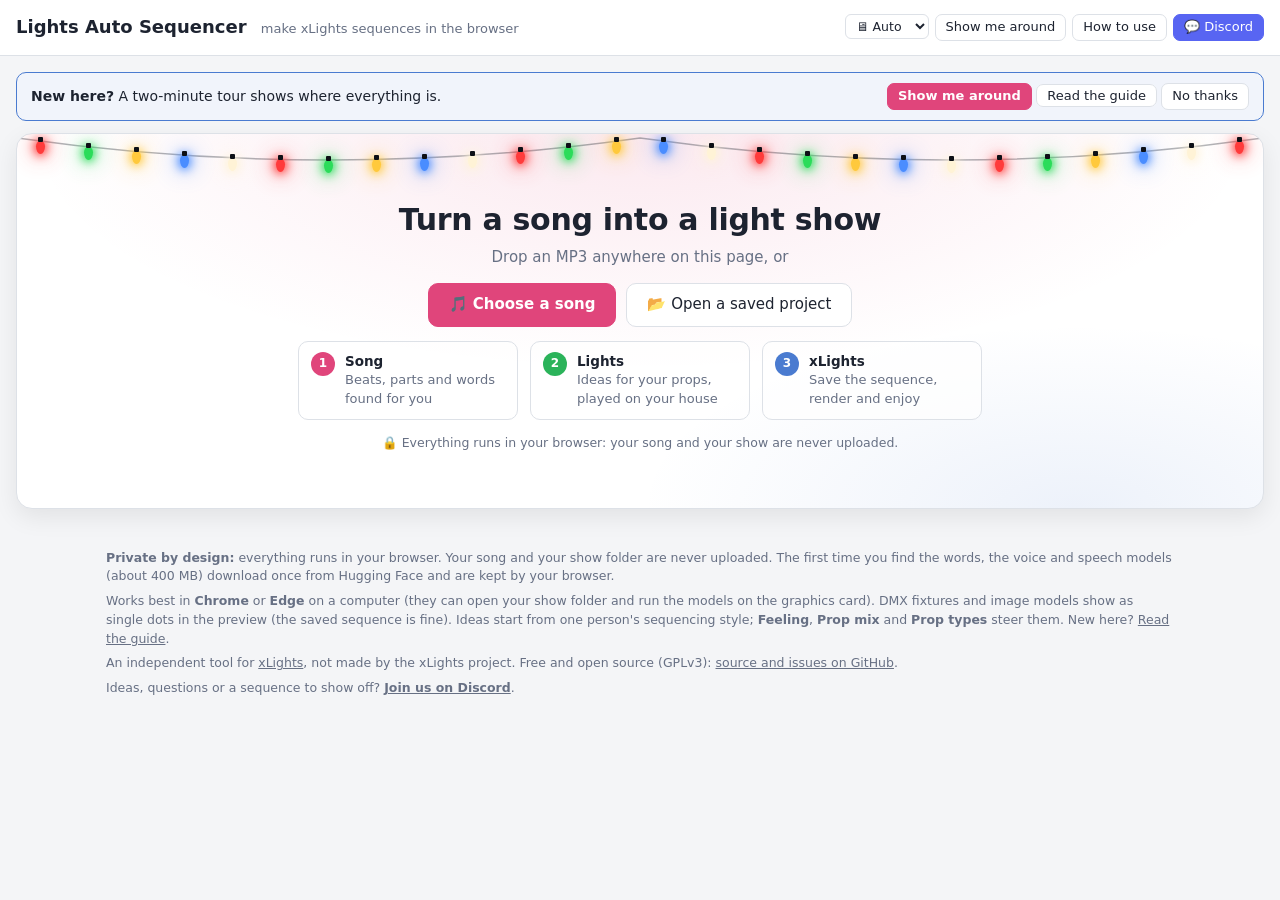
==== index.html @ dc2a360c "Plan control boxes: fold, and move when the layout is unlocked; reset layout" ====
<!doctype html>
<html lang="en">
<head>
<meta charset="utf-8">
<meta name="viewport" content="width=device-width, initial-scale=1">
<title>Lights Auto Sequencer</title>
<script src="coi.js"></script>
<script src="js/theme.js"></script>
<link rel="stylesheet" href="css/style.css">
</head>
<body>
<header class="topbar">
  <div class="topbar-row">
    <h1>Lights Auto Sequencer <span class="sub">make xLights sequences in the browser</span></h1>
    <nav class="help-links"><label class="theme-sel" title="Colours of the page"><span class="sr">Theme</span><select id="themeSel" aria-label="Theme"><option value="auto">🖥 Auto</option><option value="light">☀ Light</option><option value="dark">🌙 Dark</option></select></label> <button type="button" class="btn small" id="tourBtn">Show me around</button> <a class="btn small" href="tutorial.html" target="_blank" rel="noopener">How to use</a> <a class="btn small discord" href="https://discord.gg/xjgWweqCEs" target="_blank" rel="noopener" title="Suggestions, help and show-off on Discord">💬 Discord</a></nav>
  </div>
</header>

<main>
  <div class="proj-banner" id="projBanner" role="status" aria-live="polite" hidden>
    <div id="projBannerText"></div>
    <div class="btnrow tight" id="projBannerBtns"></div>
  </div>
  <div class="tour-welcome" id="tourWelcome" hidden>
    <span><b>New here?</b> A two-minute tour shows where everything is.</span>
    <span><button type="button" class="btn small primary" id="tourStart">Show me around</button> <a class="btn small" href="tutorial.html" target="_blank" rel="noopener">Read the guide</a> <button type="button" class="btn small" id="tourNo">No thanks</button></span>
  </div>
  <section id="drop" class="drop">
    <div class="drop-lights" aria-hidden="true"><svg class="wire" viewBox="0 0 100 30" preserveAspectRatio="none" aria-hidden="true"><path d="M0,4 Q25,48 50,4 Q75,48 100,4" vector-effect="non-scaling-stroke"/></svg><i class="bulb r" style="left:1.92%;top:7.3px;animation-delay:0.00s"></i><i class="bulb g" style="left:5.77%;top:13.0px;animation-delay:0.37s"></i><i class="bulb y" style="left:9.62%;top:17.7px;animation-delay:0.74s"></i><i class="bulb b" style="left:13.46%;top:21.3px;animation-delay:1.11s"></i><i class="bulb w" style="left:17.31%;top:23.9px;animation-delay:1.48s"></i><i class="bulb r" style="left:21.15%;top:25.5px;animation-delay:1.85s"></i><i class="bulb g" style="left:25.00%;top:26.0px;animation-delay:2.22s"></i><i class="bulb y" style="left:28.85%;top:25.5px;animation-delay:2.59s"></i><i class="bulb b" style="left:32.69%;top:23.9px;animation-delay:0.36s"></i><i class="bulb w" style="left:36.54%;top:21.3px;animation-delay:0.73s"></i><i class="bulb r" style="left:40.38%;top:17.7px;animation-delay:1.10s"></i><i class="bulb g" style="left:44.23%;top:13.0px;animation-delay:1.47s"></i><i class="bulb y" style="left:48.08%;top:7.3px;animation-delay:1.84s"></i><i class="bulb b" style="left:51.92%;top:7.3px;animation-delay:2.21s"></i><i class="bulb w" style="left:55.77%;top:13.0px;animation-delay:2.58s"></i><i class="bulb r" style="left:59.62%;top:17.7px;animation-delay:0.35s"></i><i class="bulb g" style="left:63.46%;top:21.3px;animation-delay:0.72s"></i><i class="bulb y" style="left:67.31%;top:23.9px;animation-delay:1.09s"></i><i class="bulb b" style="left:71.15%;top:25.5px;animation-delay:1.46s"></i><i class="bulb w" style="left:75.00%;top:26.0px;animation-delay:1.83s"></i><i class="bulb r" style="left:78.85%;top:25.5px;animation-delay:2.20s"></i><i class="bulb g" style="left:82.69%;top:23.9px;animation-delay:2.57s"></i><i class="bulb y" style="left:86.54%;top:21.3px;animation-delay:0.34s"></i><i class="bulb b" style="left:90.38%;top:17.7px;animation-delay:0.71s"></i><i class="bulb w" style="left:94.23%;top:13.0px;animation-delay:1.08s"></i><i class="bulb r" style="left:98.08%;top:7.3px;animation-delay:1.45s"></i></div>
    <div class="drop-main">
      <p class="drop-title"><span class="t-full">Turn a song into a light show</span><span class="t-short">Another song?</span></p>
      <p class="drop-sub">Drop an MP3 anywhere on this page, or</p>
      <div class="drop-actions">
        <button type="button" id="pick" class="btn primary big">🎵 Choose a song</button>
        <button type="button" id="openProj0" class="btn big">📂 Open a saved project</button>
      </div>
      <div class="recent-start" id="recentStart" hidden></div>
      <ol class="drop-steps">
        <li><span>1</span><div><b>Song</b>Beats, parts and words found for you</div></li>
        <li><span>2</span><div><b>Lights</b>Ideas for your props, played on your house</div></li>
        <li><span>3</span><div><b>xLights</b>Save the sequence, render and enjoy</div></li>
      </ol>
      <p class="drop-hint">🔒 Everything runs in your browser: your song and your show are never uploaded.</p>
    </div>
    <div class="drop-over-msg" aria-hidden="true">Let go to load it ✨</div>
    <input type="file" id="file" accept="audio/*,.mp3,.m4a,.wav,.ogg,.flac" hidden>
    <input type="file" id="projFile" accept=".json,application/json" hidden>
    <p id="status" class="status" aria-live="polite"></p>
  </section>

  <section id="results" hidden>
    <div class="songbar">
      <div>
        <div id="songName" class="song-name"></div>
        <div id="songMeta" class="song-meta"></div>
      </div>
      <div class="transport">
        <button type="button" id="toStart" class="btn" title="Back to the beginning (Home)" aria-label="Back to the beginning">⏮</button>
        <button type="button" id="play" class="btn primary">Play</button>
        <label class="chk"><input type="checkbox" id="click"> Beat click</label>
        <label class="chk"><input type="checkbox" id="follow" checked> Follow</label>
        <span id="clock" class="clock">0:00.000</span>
      </div>
      <div class="project">
        <button type="button" class="btn small primary" id="saveProj" title="Save everything (Ctrl+S)">Save project</button>
        <button type="button" class="btn small" id="openProj">Open project…</button>
        <span class="proj-menu-wrap">
          <button type="button" class="btn small" id="projMenuBtn" aria-haspopup="true" aria-expanded="false" title="Switch to a recent project or one in your projects folder">Projects ▾</button>
          <div class="proj-menu" id="projMenu" hidden><div id="projMenuList"></div></div>
        </span>
        <label class="chk small" title="Saves the project by itself a moment after every change"><input type="checkbox" id="autoSave"> Auto-save</label>
        <span id="projStatus" class="muted small"></span>
      </div>
      <nav class="tabs" role="tablist">
        <button type="button" role="tab" class="tab" data-tab="song" aria-selected="true">1. Song &amp; words</button>
        <button type="button" role="tab" class="tab" data-tab="seq" aria-selected="false">2. Make a sequence</button>
      </nav>
    </div>

    <div class="tabpane" data-pane="song">
    <div class="stats" id="stats"></div>

    <div class="timeline-wrap">
      <div class="zoom">
        <span>Zoom</span>
        <input type="range" id="zoom" min="0" max="100" value="0" aria-label="Zoom">
      </div>
      <div id="timeline" class="timeline" tabindex="0">
        <canvas id="tl"></canvas>
      </div>
      <p class="hint">Click the timeline to seek. Scroll sideways to move, Ctrl+scroll to zoom. Turn on <b>Beat click</b> to hear whether the grid is in time.</p>
    </div>

    <div class="cols">
      <div class="panel">
        <h2>Tempo grid</h2>
        <p class="panel-note">If the click drifts, fix it here. Everything that hangs off the beat updates.</p>
        <div class="form">
          <label>BPM <input type="number" id="bpm" step="0.01" min="40" max="240"></label>
          <label>First beat (s) <input type="number" id="offset" step="0.001" min="0"></label>
          <label>Beats per bar
            <select id="meter"><option value="4">4</option><option value="3">3</option><option value="6">6</option></select>
          </label>
          <label>Downbeat is beat
            <select id="downbeat"><option value="0">1</option><option value="1">2</option><option value="2">3</option><option value="3">4</option></select>
          </label>
        </div>
        <div class="btnrow">
          <button type="button" class="btn" id="half">½ tempo</button>
          <button type="button" class="btn" id="double">2× tempo</button>
          <button type="button" class="btn" id="tapBtn">Tap tempo</button>
          <button type="button" class="btn" id="reset">Reset to detected</button>
        </div>
        <p id="gridFit" class="fit"></p>
      </div>

      <div class="panel">
        <h2>Sections</h2>
        <p class="panel-note">Found from where the sound changes. Make them your own: rename them, <b>split</b> one at the playhead to break it into parts, <b>join</b> neighbours, or drag a boundary in the timeline's <i>Sections</i> row. Each section gets its own lights in step 2.</p>
        <div class="btnrow tight">
          <button type="button" class="btn small" id="splitAtPlayhead">Split at playhead</button>
          <button type="button" class="btn small" id="resetSections">Back to detected sections</button>
          <span class="muted small" id="sectionsOwned" hidden>Your own sections (detection no longer changes them)</span>
        </div>
        <p class="status small" id="sectionNote" aria-live="polite"></p>
        <div class="sec-scroll">
        <table class="sections">
          <thead><tr><th>Start</th><th>Length</th><th>Name</th><th>Energy</th><th></th></tr></thead>
          <tbody id="sectionRows"></tbody>
        </table>
        </div>
      </div>
    </div>

    <div class="panel" id="vocalPanel">
      <h2>Words &amp; vocals</h2>
      <p class="panel-note">Separates the singing from the music, writes down the words with their timing, and tracks the melody. Everything runs on this computer. The first run downloads about 400 MB of models, which your browser keeps; after that a song takes a minute or two.</p>
      <label class="lyrics-label" for="lyricsText">Song lyrics <span>(optional, but best. Paste the official lyrics and each line here becomes a line on your matrix. Leave it empty and the page writes down what it hears.)</span></label>
      <textarea id="lyricsText" rows="7" spellcheck="false" placeholder="We got dust on our Bibles, brand-new iPhones&#10;No wonder why we feel this way&#10;…"></textarea>
      <div class="btnrow">
        <button type="button" class="btn primary" id="findWords">Find words &amp; vocals</button>
        <button type="button" class="btn" id="useHeard" hidden>Start from what it heard</button>
        <label class="chk" id="voiceOnlyWrap" hidden><input type="checkbox" id="voiceOnly"> Play the voice only</label>
        <button type="button" class="btn" id="resetEdits" hidden>Undo all timing edits</button>
      </div>
      <p class="panel-note edit-help" id="editHelp" hidden><b>Fixing timing:</b> in the timeline's <i>Words</i> row, drag a word's left edge to move where it starts, or drag the word to move it. Drag a line in the <i>Lyrics</i> row to move the whole line. Starts snap to where the voice comes in (hold Alt to place freely). Click a word, then use ← → to nudge it 10 ms (Shift: 50 ms). Ctrl+Z undoes.</p>
      <div class="vocal-status">
        <progress id="vocalProg" max="1" value="0" hidden></progress>
        <span id="vocalStatus" aria-live="polite"></span>
      </div>
      <div id="vocalResult" hidden>
        <p id="vocalStats" class="fit good"></p>
        <div class="lyric-scroll">
          <table class="sections lyric-lines">
            <thead><tr><th>Starts</th><th>Line</th></tr></thead>
            <tbody id="lyricRows"></tbody>
          </table>
        </div>
      </div>
    </div>

    <div class="panel">
      <h2>Export timing</h2>
      <p class="panel-note">The <b>.xtiming</b> file imports straight into xLights: right-click a timing track header, then <i>Import Timing Tracks</i>.</p>
      <div class="tracks" id="trackChoices"></div>
      <div class="form">
        <label>Snap to frame
          <select id="snap"><option value="0">Off</option><option value="25" selected>25 ms (40 fps)</option><option value="50">50 ms (20 fps)</option></select>
        </label>
      </div>
      <div class="btnrow">
        <button type="button" class="btn primary" id="exportX">Download .xtiming</button>
        <button type="button" class="btn" id="exportJ">Download analysis .json</button>
      </div>
    </div>
    </div>

    <div class="tabpane" data-pane="seq" hidden>
      <div class="panel" id="showPanel">
        <h2>Your xLights show</h2>
        <p class="panel-note">Which folder does xLights use as your show folder? It is the one holding <code>xlights_rgbeffects.xml</code> and <code>xlights_networks.xml</code> (often <code>C:\xLights\Show</code>). The page only reads it; nothing is changed unless you save a sequence into it.</p>
        <div class="btnrow">
          <button type="button" class="btn primary" id="pickShow">Choose show folder…</button>
          <button type="button" class="btn" id="reuseShow" hidden>Use the last folder</button>
          <button type="button" class="btn" id="pickShowFiles">Or pick the two files…</button>
          <input type="file" id="showFiles" multiple accept=".xml,.jpg,.jpeg,.png" hidden>
        </div>
        <p id="showStatus" class="status" aria-live="polite"></p>
      </div>

      <div class="panel save-bar" id="xsqPanel" hidden>
        <div class="save-bar-row">
          <div class="save-bar-title">
            <h2>💾 Save the sequence for xLights</h2>
            <span class="muted small">An .xsq with your effects plus Beats, Bars, Song Parts and Lyrics timing tracks. Open it in xLights and render as usual.</span>
          </div>
          <label class="save-path" title="If the path is not exact, xLights still finds a song with this file name in your show folder, its subfolders, or your media folders.">Song file, as xLights should find it
            <input type="text" id="mediaPath" spellcheck="false" placeholder="C:\xLights\MP3\song.mp3">
          </label>
          <div class="btnrow tight save-bar-btns">
            <button type="button" class="btn primary" id="saveXsq">Save into show folder</button>
            <button type="button" class="btn" id="downloadXsq">Download .xsq</button>
          </div>
        </div>
        <p id="xsqStatus" class="status"></p>
      </div>

      <div class="seq-split">
      <div class="seq-left">
      <div class="panel" id="previewPanel" hidden>
        <div class="panel-head">
          <h2>Preview</h2>
          <div class="preview-opts">
            <label class="chk"><input type="checkbox" id="pvPhoto" checked> House photo</label>
            <label class="chk"><input type="checkbox" id="pvUnlit" checked> Show unlit bulbs</label>
            <button type="button" class="btn small" id="bgAdjustBtn">Line up photo…</button>
          </div>
        </div>
        <div class="bg-adjust" id="bgAdjust" hidden>
          <p class="panel-note"><b>Line up the photo with the lights.</b> Drag the photo in the preview to move it. Scroll to resize it (Shift+scroll: width only, Alt+scroll: height only). Arrow keys nudge it (Shift: 10×). Or type numbers:</p>
          <div class="form">
            <label>Left / right (px) <input type="number" id="bgX" step="1"></label>
            <label>Up / down (px) <input type="number" id="bgY" step="1"></label>
            <label>Size % <input type="number" id="bgS" step="0.5" min="10"></label>
            <label>Width % <input type="number" id="bgW" step="0.5" min="10"></label>
            <label>Height % <input type="number" id="bgH" step="0.5" min="10"></label>
            <label>Photo brightness % <input type="number" id="bgA" step="5" min="5" max="100"></label>
          </div>
          <div class="btnrow">
            <button type="button" class="btn" id="bgReset">Back to xLights' placement</button>
            <button type="button" class="btn primary" id="bgDone">Done</button>
          </div>
        </div>
        <div class="viewer-wrap"><canvas id="viewer"></canvas><div class="pv-pop" id="pvPop" hidden></div></div>
        <div class="scrub" id="scrub" title="Click to jump"><div id="scrubFill"></div><div class="scrub-parts" id="scrubParts"></div></div>
        <div class="transport-strip" id="tStrip">
          <button type="button" class="btn small" id="tPrev" title="Previous section">⏮ Prev</button>
          <button type="button" class="btn small" id="tPlay" title="Play / pause (Space)">▶ Play</button>
          <button type="button" class="btn small" id="tNext" title="Next section">Next ⏭</button>
          <button type="button" class="btn small" id="tLoop" title="Loop the section that is playing">🔁 Loop</button>
          <label class="t-speed">Speed <select id="tSpeed"><option value="0.5">½×</option><option value="0.75">¾×</option><option value="1" selected>1×</option></select></label>
          <span class="t-beat" id="tBeat"><i id="tBeatDot"></i> <span id="tBeatText">Bar – · beat –</span></span>
          <span class="t-sec" id="tSec"></span>
        </div>
        <p class="hint" id="pvInfo"></p>
        <p class="hint" id="pvSolo" hidden></p>
        <p class="hint pv-tip">Click a prop on the house to see what lights it; drag a box over the yard to pick several props.</p>
      </div>
      <div class="panel" id="gridPanel" hidden>
        <div class="panel-head">
          <h2>Effects in <span id="gridTitle">this section</span></h2>
          <span class="muted small">Click a block to open its lights · click empty space to play from there</span>
        </div>
        <div class="grid-wrap" id="gridWrap"><canvas id="fxGrid"></canvas><div class="grid-tip" id="gridTip" hidden></div></div>
      </div>
      </div>
      <div class="seq-right">

      <div class="panel" id="planPanel" hidden>
        <div class="panel-head">
          <h2>What lights up when</h2>
          <div class="btnrow tight">
            <button type="button" class="btn small" id="planUndo" title="Undo (Ctrl+Z)" disabled>↶ Undo</button>
            <button type="button" class="btn small" id="planRedo" title="Redo (Ctrl+Y)" disabled>↷ Redo</button>
            <button type="button" class="btn small" id="layoutReset" hidden title="Put the boxes back in the usual order, all open">Reset layout</button>
            <button type="button" class="btn small" id="layoutLock" aria-pressed="true" title="Unlock to move the boxes below around">🔒 Layout locked</button>
          </div>
        </div>
        <div class="ctl-stack" id="ctlStack">
        <section class="ctl-group wide" data-block="intro">
          <div class="ctl-head"><h3>How this works</h3></div>
          <p class="panel-note">Every part of the song has its own light rows: which lights, when (the whole time, on beats, drum hits or singing), the effect and its colours. Let <b>Ideas</b> fill them in, then change anything by hand.</p>
        </section>

        <section class="ctl-group wide" data-block="ideas">
          <div class="ctl-head"><h3>Ideas</h3><span class="muted small">The app lights the parts for you. Rows you untick (🔒) are kept.</span></div>
          <div class="ctl-row">
            <button type="button" class="btn primary" id="suggestPlan">🎲 Suggest a plan</button>
            <details class="idea-for" id="ideaFor">
              <summary>For: <b id="ideaForLabel">every section</b></summary>
              <div class="idea-for-pop">
                <div class="btnrow tight" id="ideaQuick"></div>
                <div class="pick-list" id="ideaList"></div>
              </div>
            </details>
          </div>
          <details class="ctl-more" id="ideaSettings">
            <summary>Idea settings</summary>
            <div class="ctl-cols">
              <div class="ctl-col">
                <h4>Look</h4>
                <label>Feeling <select id="ideaFeel"></select></label>
                <label>Intensity <select id="ideaIntensity"></select></label>
                <label>Colours <select id="ideaScheme"></select></label>
                <button type="button" class="btn small" id="editSchemes">Edit colour schemes…</button>
              </div>
              <div class="ctl-col">
                <h4>Props</h4>
                <button type="button" class="btn small" id="mixBtn" title="Use certain props more or less in each part of the song">Prop mix…</button>
                <span class="hint">Use props more, less, always or never.</span>
                <button type="button" class="btn small" id="typesBtn" title="Tell ideas what each prop is when its name doesn't say">Prop types…</button>
                <span class="hint">Say what a prop is when its name doesn't.</span>
                <button type="button" class="btn small" id="ideaExcludeBtn" title="Props, groups or parts of props that ideas must never use">Leave out of ideas…</button>
                <span class="muted small" id="ideaExcludeTxt"></span>
              </div>
              <div class="ctl-col">
                <h4>How ideas are made</h4>
                <label class="chk opt"><input type="checkbox" id="ideaAlike"> <span>Same look for parts with the same name<span class="hint">Every Chorus gets the same effects, every Verse the same, and so on. Louder repeats light more props. Off: each part gets its own idea.</span></span></label>
                <label class="chk opt"><input type="checkbox" id="ideaPhrased" checked> <span>Change with the music inside long parts<span class="hint">Where a long part gets louder or softer, its lights change a little there.</span></span></label>
                <label class="chk opt"><input type="checkbox" id="ideaBest" checked> <span>Try 4 ideas, keep the best fit<span class="hint">Keeps the idea that follows the music best (the score under these controls).</span></span></label>
                <label class="chk opt"><input type="checkbox" id="ideaMatrixWords"> <span>Words on the matrix in choruses<span class="hint">For new ideas. To add words to what's planned now, use 📝 below.</span></span></label>
              </div>
            </div>
          </details>
        </section>

          <section class="ctl-group" data-block="change">
            <div class="ctl-head"><h3>Change what's planned</h3></div>
            <div class="ctl-row">
              <button type="button" class="btn small" id="recolourBtn" title="Change only the colours of planned lights">🎨 Change colours…</button>
              <button type="button" class="btn small" id="wordsBtn" title="Show the sung words on the matrix in the parts you choose">📝 Words on the matrix…</button>
            </div>
          </section>
          <section class="ctl-group" data-block="view">
            <div class="ctl-head"><h3>View</h3></div>
            <div class="ctl-row">
              <select id="goSection" aria-label="Go to a section"></select>
              <label class="chk" title="Shows just the part the song is in, opened, and follows along as it plays"><input type="checkbox" id="onlyNow"> Only the part that's playing</label>
              <button type="button" class="btn small" id="expandAll">Expand all</button>
              <button type="button" class="btn small" id="collapseAll">Collapse all</button>
            </div>
          </section>
        </div>
        <p id="planStatus" class="status" aria-live="polite"></p>
        <div id="fitBox" class="fit" hidden></div>
        <div id="plan"></div>
      </div>
      </div>
      </div>

    </div>
  </section>
</main>

<footer class="site-foot">
  <p><b>Private by design:</b> everything runs in your browser. Your song and your show folder are never uploaded.
  The first time you find the words, the voice and speech models (about 400 MB) download once from Hugging Face and are kept by your browser.</p>
  <p>Works best in <b>Chrome</b> or <b>Edge</b> on a computer (they can open your show folder and run the models on the graphics card).
  DMX fixtures and image models show as single dots in the preview (the saved sequence is fine).
  Ideas start from one person's sequencing style; <b>Feeling</b>, <b>Prop mix</b> and <b>Prop types</b> steer them.
  New here? <a href="tutorial.html" target="_blank" rel="noopener">Read the guide</a>.</p>
  <p>An independent tool for <a href="https://xlights.org" target="_blank" rel="noopener">xLights</a>, not made by the xLights project.
  Free and open source (GPLv3): <a href="https://github.com/socman1984-hub/LightsAutoSequencer" target="_blank" rel="noopener">source and issues on GitHub</a>.</p>
  <p>Ideas, questions or a sequence to show off? <a href="https://discord.gg/xjgWweqCEs" target="_blank" rel="noopener"><b>Join us on Discord</b></a>.</p>
</footer>

<dialog id="picker" class="picker">
  <form method="dialog" class="picker-inner">
    <div class="picker-head">
      <h2>Choose lights</h2>
      <input type="search" id="pickSearch" placeholder="Filter by name…" aria-label="Filter">
    </div>
    <div class="picker-cols">
      <div><h3>Groups</h3><div id="pickGroups" class="pick-list"></div></div>
      <div><h3>Models <span>(▸ for parts of a model)</span></h3><div id="pickModels" class="pick-list"></div></div>
    </div>
    <div class="picker-foot">
      <span id="pickCount"></span>
      <button type="submit" class="btn primary" value="ok">Done</button>
    </div>
  </form>
</dialog>

<dialog id="copyDlg" class="picker copy-dlg">
  <form method="dialog" class="picker-inner">
    <div class="picker-head"><h2 id="copyTitle">Copy lights to…</h2></div>
    <div class="copy-body">
      <div class="btnrow tight" id="copyQuick"></div>
      <div id="copyList" class="pick-list"></div>
      <div class="copy-mode">
        <label class="chk"><input type="radio" name="copyMode" value="replace" checked> Replace their lights</label>
        <label class="chk"><input type="radio" name="copyMode" value="add"> Add to their lights</label>
      </div>
    </div>
    <div class="picker-foot">
      <button type="button" class="btn" id="copyCancel">Cancel</button>
      <button type="button" class="btn primary" id="copyGo">Copy</button>
    </div>
  </form>
</dialog>

<dialog id="mixDlg" class="picker mix-dlg">
  <form method="dialog" class="picker-inner">
    <div class="picker-head"><h2>Prop mix for ideas</h2><span class="muted small">How much <b>Suggest a plan</b> and <b>Randomize</b> use each prop, in each kind of section. A section's own setting wins over "Every part". Lights already planned don't change.</span></div>
    <div class="mix-wrap"><table class="mix-table" id="mixTable"></table></div>
    <div class="picker-foot">
      <div class="btnrow tight">
        <button type="button" class="btn small" id="mixAdd">+ Add a model or group…</button>
        <button type="button" class="btn small" id="mixReset">Everything back to normal</button>
      </div>
      <button type="submit" class="btn primary">Done</button>
    </div>
  </form>
</dialog>

<dialog id="leaveDlg" class="picker leave-dlg">
  <div class="picker-inner">
    <div class="picker-head"><h2>Save your changes?</h2><span class="muted small"><b id="leaveName"></b> has changes that aren't saved yet.</span></div>
    <div class="picker-foot">
      <button type="button" class="btn" id="leaveStay">Cancel</button>
      <span class="btnrow tight"><button type="button" class="btn" id="leaveDiscard">Don't save</button> <button type="button" class="btn primary" id="leaveSave">Save</button></span>
    </div>
  </div>
</dialog>

<dialog id="typesDlg" class="picker mix-dlg">
  <form method="dialog" class="picker-inner">
    <div class="picker-head"><h2>Prop types</h2><span class="muted small">Ideas guess what each prop is from its name (an "Arch" gets arch effects). When a name doesn't say, choose the type here. Saved for this show in this browser.</span></div>
    <div class="btnrow tight"><input type="search" id="typesFind" placeholder="Find a prop or group…" aria-label="Find a prop or group"> <label class="chk small"><input type="checkbox" id="typesUnknown"> Only ones it couldn't tell</label></div>
    <div class="mix-wrap"><table class="mix-table" id="typesTable"></table></div>
    <div class="picker-foot">
      <button type="button" class="btn small" id="typesReset">Back to the guesses</button>
      <button type="submit" class="btn primary">Done</button>
    </div>
  </form>
</dialog>

<dialog id="wordsDlg" class="picker recolour-dlg">
  <form method="dialog" class="picker-inner">
    <div class="picker-head"><h2>Words on the matrix</h2><span class="muted small">Shows each sung line on the matrix as it is sung (xLights' Text effect reading the Lyrics timing track). Your other lights stay as they are; one Undo takes it back.</span></div>
    <div class="recolour-body">
      <p class="status error" id="wdNoWords" hidden>Find the words first: <b>1. Song &amp; words → Find words &amp; vocals</b>.</p>
      <h3>Which matrix</h3>
      <div class="btnrow tight"><select id="wdMatrix" aria-label="Matrix"></select></div>
      <h3>Where</h3>
      <div class="btnrow tight" id="wdQuick"></div>
      <div class="pick-list rc-list" id="wdList"></div>
      <h3>How</h3>
      <div class="btnrow tight">
        <label>Text size <input type="number" id="wdSize" min="4" max="200" step="1" style="width:70px"></label>
        <label>Colour <input type="color" id="wdColor" value="#ffffff"></label>
      </div>
      <label class="chk"><input type="checkbox" id="wdDim" checked> Dim the matrix's other lights in those parts, so the words stand out</label>
    </div>
    <div class="picker-foot">
      <button type="button" class="btn small" id="wdRemove" title="Take the words off the matrix in the ticked parts">Remove from these parts</button>
      <div class="btnrow tight">
        <span id="wdCount" class="muted small"></span>
        <button type="button" class="btn" id="wdCancel">Cancel</button>
        <button type="button" class="btn primary" id="wdApply">Add the words</button>
      </div>
    </div>
  </form>
</dialog>

<dialog id="recolourDlg" class="picker recolour-dlg">
  <form method="dialog" class="picker-inner">
    <div class="picker-head"><h2>Change colours</h2><span class="muted small">Only the colours change; effects stay as they are. The preview shows it before you apply.</span></div>
    <div class="recolour-body">
      <h3>Colours</h3>
      <div class="recolour-schemes" id="rcSchemes"></div>
      <h3>Where</h3>
      <div class="btnrow tight" id="rcQuick"></div>
      <div class="pick-list rc-list" id="rcList"></div>
      <h3>How</h3>
      <label class="chk"><input type="radio" name="rcMode" value="keep" checked> Keep each light row's number of colours (rows get different mixes, like ideas do)</label>
      <label class="chk"><input type="radio" name="rcMode" value="full"> Use the whole scheme on every row</label>
      <label class="chk"><input type="checkbox" id="rcFaces"> Recolour singing faces too</label>
    </div>
    <div class="picker-foot">
      <span id="rcCount" class="muted small"></span>
      <div class="btnrow tight">
        <button type="button" class="btn" id="rcCancel">Cancel</button>
        <button type="button" class="btn primary" id="rcApply">Apply</button>
      </div>
    </div>
  </form>
</dialog>

<dialog id="schemeDlg" class="picker scheme-dlg">
  <form method="dialog" class="picker-inner">
    <div class="picker-head"><h2>Colour schemes</h2><span class="muted small">Used by the colour lists and by ideas. Lights already planned keep their colours.</span></div>
    <div class="scheme-list" id="schemeList"></div>
    <div class="picker-foot">
      <div class="btnrow tight">
        <button type="button" class="btn" id="schemeAdd">+ New scheme</button>
        <button type="button" class="btn" id="schemeRandom">🎲 Add a random scheme</button>
        <button type="button" class="btn" id="schemeReset">Back to the default schemes</button>
      </div>
      <button type="submit" class="btn primary">Done</button>
    </div>
  </form>
</dialog>

<script src="js/analysis.js"></script>
<script src="js/vocals.js"></script>
<script src="js/show.js"></script>
<script src="js/effects.js"></script>
<script src="js/sequence.js"></script>
<script src="js/ideas.js"></script>
<script src="js/fit.js"></script>
<script src="js/app.js"></script>
<script src="js/sequi.js"></script>
<script src="js/layout.js"></script>
<script src="js/tour.js"></script>
</body>
</html>
---- css/style.css ----
:root {
    --bg: #f4f5f7;
    --surface: #ffffff;
    --lane: #f0f2f5;
    --line: #dde1e7;
    --text: #1d2330;
    --muted: #677084;
    --accent: #e0457b;
    --accent-ink: #ffffff;
    --wave: #4a7bd0;
    --playhead: #f2a20c;
    --good: #1f8a4c;
    --ok: #a86a00;
    --bad: #c23b3b;
    --radius: 10px;
    color-scheme: light;
}
@media (prefers-color-scheme: dark) {
    :root:not([data-theme="light"]) {
        --bg: #12151c;
        --surface: #1a1e27;
        --lane: #212632;
        --line: #2e3442;
        --text: #e7eaf0;
        --muted: #9099ad;
        --accent: #ff5c93;
        --wave: #6f9cf0;
        --playhead: #ffbe3b;
        --good: #4cc47e;
        --ok: #e5a93a;
        --bad: #ef6b6b;
        color-scheme: dark;
    }
}
:root[data-theme="dark"] {
    --bg: #12151c; --surface: #1a1e27; --lane: #212632; --line: #2e3442;
    --text: #e7eaf0; --muted: #9099ad; --accent: #ff5c93; --wave: #6f9cf0;
    --playhead: #ffbe3b; --good: #4cc47e; --ok: #e5a93a; --bad: #ef6b6b;
    color-scheme: dark;
}

* { box-sizing: border-box; }
/* the hidden attribute must win over any display rule below (rows, banner, panels) */
[hidden] { display: none !important; }
body {
    margin: 0;
    background: var(--bg);
    color: var(--text);
    font: 14px/1.45 system-ui, -apple-system, "Segoe UI", sans-serif;
}
main { max-width: 1280px; margin: 0 auto; padding: 16px; }
.topbar { padding: 14px 16px; border-bottom: 1px solid var(--line); background: var(--surface); }
.topbar h1 { margin: 0; font-size: 18px; font-weight: 650; max-width: 1248px; margin: 0 auto; }
.topbar .sub { font-weight: 400; color: var(--muted); font-size: 13px; margin-left: 8px; }

.drop {
    border: 2px dashed var(--line);
    border-radius: var(--radius);
    background: var(--surface);
    padding: 28px 16px;
    text-align: center;
    transition: border-color .15s, background .15s;
}
.drop.over { border-color: var(--accent); }
.drop-title { font-size: 17px; font-weight: 600; margin: 0 0 4px; }
.drop-hint { margin: 0; color: var(--muted); }
.status { margin: 10px 0 0; min-height: 1.4em; font-variant-numeric: tabular-nums; }
.status.error { color: var(--bad); }

button.link {
    background: none; border: 0; padding: 0; color: var(--accent);
    font: inherit; cursor: pointer; text-decoration: underline;
}
.btn {
    font: inherit; border: 1px solid var(--line); background: var(--surface); color: var(--text);
    padding: 6px 12px; border-radius: 7px; cursor: pointer;
}
.btn:hover { border-color: var(--muted); }
.btn.primary { background: var(--accent); border-color: var(--accent); color: var(--accent-ink); font-weight: 600; }
.btnrow { display: flex; flex-wrap: wrap; gap: 8px; margin-top: 12px; }

#results { margin-top: 16px; }
.songbar {
    display: flex; flex-wrap: wrap; gap: 12px; justify-content: space-between; align-items: center;
    background: var(--surface); border-radius: var(--radius); padding: 12px 16px; border: 1px solid var(--line);
}
.song-name { font-size: 17px; font-weight: 650; overflow-wrap: anywhere; }
.song-meta { color: var(--muted); font-size: 13px; }
.transport { display: flex; align-items: center; gap: 14px; flex-wrap: wrap; }
.chk { display: inline-flex; gap: 5px; align-items: center; cursor: pointer; }
.clock { font-variant-numeric: tabular-nums; font-family: ui-monospace, Consolas, monospace; min-width: 9ch; }

.stats { display: grid; grid-template-columns: repeat(auto-fit, minmax(150px, 1fr)); gap: 10px; margin: 12px 0; }
.stat { background: var(--surface); border: 1px solid var(--line); border-radius: var(--radius); padding: 10px 14px; }
.stat .k { color: var(--muted); font-size: 12px; text-transform: uppercase; letter-spacing: .04em; }
.stat .v { font-size: 20px; font-weight: 650; font-variant-numeric: tabular-nums; }
.stat .s { color: var(--muted); font-size: 12px; }

.timeline-wrap { background: var(--surface); border: 1px solid var(--line); border-radius: var(--radius); padding: 10px 12px; }
.zoom { display: flex; align-items: center; gap: 8px; color: var(--muted); font-size: 12px; margin-bottom: 6px; }
.zoom input { width: 220px; max-width: 60vw; }
.timeline { width: 100%; overflow: hidden; cursor: crosshair; outline: none; border-radius: 6px; }
.timeline canvas { display: block; }
.hint { margin: 8px 0 0; color: var(--muted); font-size: 12px; }

.cols { display: grid; grid-template-columns: 1fr 1.3fr; gap: 12px; margin-top: 12px; }
@media (max-width: 820px) { .cols { grid-template-columns: 1fr; } }
.panel { background: var(--surface); border: 1px solid var(--line); border-radius: var(--radius); padding: 14px 16px; margin-top: 0; }
.cols + .panel { margin-top: 12px; }
.panel h2 { margin: 0 0 2px; font-size: 15px; }
.panel-note { margin: 0 0 12px; color: var(--muted); font-size: 13px; }
.form { display: flex; flex-wrap: wrap; gap: 12px; }
.form label { display: flex; flex-direction: column; gap: 3px; font-size: 12px; color: var(--muted); }
.form input, .form select, .sections input {
    font: inherit; color: var(--text); background: var(--bg); border: 1px solid var(--line);
    border-radius: 6px; padding: 5px 8px; width: 120px;
}
.fit { margin: 12px 0 0; font-size: 13px; padding: 8px 10px; border-radius: 7px; background: var(--lane); }
.fit:empty { display: none; }
.fit.good { border-left: 3px solid var(--good); }
.fit.ok { border-left: 3px solid var(--ok); }
.fit.bad { border-left: 3px solid var(--bad); }

.sections { width: 100%; border-collapse: collapse; }
.sections th { text-align: left; font-size: 12px; color: var(--muted); font-weight: 500; padding: 4px 6px; border-bottom: 1px solid var(--line); }
.sections td { padding: 4px 6px; border-bottom: 1px solid var(--line); white-space: nowrap; }
.sections td.num { font-variant-numeric: tabular-nums; }
.sections input { width: 100%; min-width: 120px; }
.sections td:nth-child(3) { display: flex; align-items: center; gap: 6px; width: 100%; }
.swatch { width: 10px; height: 10px; border-radius: 3px; flex: none; }
.meter { display: inline-block; width: 70px; height: 7px; background: var(--lane); border-radius: 4px; overflow: hidden; vertical-align: middle; }
.meter span { display: block; height: 100%; background: var(--accent); }

.tracks { display: grid; grid-template-columns: repeat(auto-fill, minmax(230px, 1fr)); gap: 6px 14px; margin-bottom: 12px; }
.track { display: flex; gap: 6px; align-items: baseline; cursor: pointer; }
.track span { color: var(--muted); font-size: 12px; }
.drop.compact .status { margin: 0; }

#vocalPanel { margin-top: 12px; }
.panel + .panel { margin-top: 12px; }
.lyrics-label { display: block; font-size: 13px; font-weight: 600; margin-bottom: 4px; }
.lyrics-label span { font-weight: 400; color: var(--muted); }
#lyricsText {
    width: 100%; font: 13px/1.5 ui-monospace, Consolas, monospace; color: var(--text);
    background: var(--bg); border: 1px solid var(--line); border-radius: 7px; padding: 8px 10px; resize: vertical;
}
.vocal-status { display: flex; align-items: center; gap: 10px; margin-top: 10px; min-height: 1.4em; font-size: 13px; }
.vocal-status .error, #vocalStatus.error { color: var(--bad); }
#vocalProg { width: 220px; max-width: 45vw; accent-color: var(--accent); }
.warn { margin-top: 6px; color: var(--bad); }
.lyric-scroll { max-height: 320px; overflow: auto; border: 1px solid var(--line); border-radius: 7px; }
.lyric-lines td:last-child { white-space: normal; }
.lyric-lines th { position: sticky; top: 0; background: var(--surface); }
.track.off { opacity: .55; cursor: default; }

/* ---------- tabs + sticky transport ---------- */
.songbar { position: sticky; top: 0; z-index: 5; }
.tabs { display: flex; gap: 6px; width: 100%; border-top: 1px solid var(--line); padding-top: 10px; margin-top: 2px; }
.tab {
    font: inherit; font-weight: 600; background: none; border: 1px solid transparent; color: var(--muted);
    padding: 6px 14px; border-radius: 7px; cursor: pointer;
}
.tab[aria-selected="true"] { color: var(--text); background: var(--lane); border-color: var(--line); }
.tabpane { margin-top: 12px; }
.tabpane > .panel + .panel, .tabpane > .panel + .cols, .tabpane > .cols + .panel { margin-top: 12px; }
.tabpane > .timeline-wrap + .cols { margin-top: 12px; }
code { font-family: ui-monospace, Consolas, monospace; font-size: .92em; background: var(--lane); padding: 1px 4px; border-radius: 4px; }
.small { font-size: 12px; }
.muted { color: var(--muted); }
.panel-head { display: flex; flex-wrap: wrap; justify-content: space-between; align-items: center; gap: 8px; margin-bottom: 6px; }
.btnrow.tight { margin-top: 0; }
.btn.small { padding: 3px 10px; font-size: 13px; }
.btn.tiny { padding: 0 7px; font-size: 13px; line-height: 22px; }
.btn:disabled { opacity: .45; cursor: default; }
.form label.wide { flex: 1 1 420px; }
.form label.wide input { width: 100%; }

/* ---------- preview ---------- */
.viewer-wrap { width: 100%; background: #05070b; border-radius: 8px; overflow: hidden; }
#viewer { display: block; }
.preview-opts { display: flex; gap: 14px; flex-wrap: wrap; }
.scrub { position: relative; height: 26px; margin-top: 8px; background: var(--lane); border-radius: 6px; cursor: pointer; overflow: hidden; }
#scrubFill { position: absolute; inset: 0 auto 0 0; width: 0; background: color-mix(in srgb, var(--accent) 30%, transparent); pointer-events: none; }
.scrub-parts span {
    position: absolute; top: 0; bottom: 0; border-left: 1px solid var(--line); font-size: 11px; color: var(--muted);
    padding: 5px 4px; white-space: nowrap; overflow: hidden; text-overflow: ellipsis; pointer-events: none;
}

/* ---------- plan ---------- */
.plan-sub { font-size: 13px; margin: 16px 0 6px; color: var(--muted); text-transform: uppercase; letter-spacing: .04em; }
.plan-part { border: 1px solid var(--line); border-radius: 8px; margin-bottom: 8px; padding: 8px 10px; }
.plan-part.disabled { opacity: .55; }
.plan-part-head { display: flex; align-items: center; gap: 8px; }
.plan-part-head span { color: var(--muted); font-size: 12px; flex: 1; }
.plan-row { border-top: 1px dashed var(--line); margin-top: 8px; padding-top: 8px; display: flex; flex-direction: column; gap: 6px; }
.pr-targets { font-size: 13px; overflow-wrap: anywhere; }
.pr-targets .tlist { color: var(--text); }
.pr-fx { display: flex; flex-wrap: wrap; gap: 8px 12px; align-items: flex-end; }
.pr-fx label, .opts label { display: flex; flex-direction: column; font-size: 11px; color: var(--muted); gap: 2px; }
.pr-fx select, .opts input, .opts select {
    font: inherit; font-size: 13px; color: var(--text); background: var(--bg); border: 1px solid var(--line); border-radius: 6px; padding: 3px 6px;
}
.opts { display: contents; }
.opts input { width: 78px; }
.pr-fx .lvl, .pr-fx .efade, .pr-fx .bfrom, .pr-fx .bto { font: inherit; font-size: 13px; color: var(--text); background: var(--bg); border: 1px solid var(--line); border-radius: 6px; padding: 3px 6px; width: 70px; }
.pr-fx .bfrom, .pr-fx .bto { width: 52px; }
.bars-in { display: flex; align-items: center; gap: 4px; }
.swatches { display: flex; gap: 4px; align-items: center; }
.swatches input[type=color] { width: 30px; height: 26px; padding: 0; border: 1px solid var(--line); border-radius: 5px; background: none; cursor: pointer; }
.pr-during { display: flex; flex-wrap: wrap; gap: 4px 12px; font-size: 13px; align-items: center; }
.pr-during > span:first-child { color: var(--muted); }

/* ---------- picker ---------- */
.picker { border: 1px solid var(--line); border-radius: 12px; padding: 0; background: var(--surface); color: var(--text); width: min(920px, calc(100vw - 32px)); max-height: calc(100vh - 48px); }
.picker::backdrop { background: rgba(0, 0, 0, .45); }
.picker-inner { display: flex; flex-direction: column; max-height: calc(100vh - 50px); }
.picker-head { display: flex; gap: 12px; align-items: center; padding: 12px 16px; border-bottom: 1px solid var(--line); flex-wrap: wrap; }
.picker-head h2 { margin: 0; font-size: 16px; }
.picker-head input { flex: 1; min-width: 160px; font: inherit; color: var(--text); background: var(--bg); border: 1px solid var(--line); border-radius: 7px; padding: 6px 10px; }
.picker-cols { display: grid; grid-template-columns: 1fr 1.2fr; gap: 12px; padding: 10px 16px; overflow: auto; min-height: 0; }
@media (max-width: 700px) { .picker-cols { grid-template-columns: 1fr; } }
.picker-cols h3 { font-size: 13px; margin: 0 0 6px; }
.picker-cols h3 span { font-weight: 400; color: var(--muted); }
.pick-list { display: flex; flex-direction: column; gap: 1px; }
.pick-item { display: flex; align-items: center; gap: 6px; padding: 3px 6px; border-radius: 5px; cursor: pointer; font-size: 13px; }
.pick-item:hover { background: var(--lane); }
.pick-item span { flex: 1; overflow-wrap: anywhere; }
.pick-item em { font-style: normal; color: var(--muted); font-size: 11px; white-space: nowrap; }
.pick-model { display: grid; grid-template-columns: 20px 1fr; align-items: start; }
.pick-model .tw { background: none; border: 0; color: var(--muted); cursor: pointer; padding: 4px 0; font-size: 12px; }
.pick-subs { grid-column: 2; padding-left: 8px; border-left: 1px solid var(--line); margin-bottom: 4px; }
.pick-item.sub { font-size: 12px; }
.picker-foot { display: flex; justify-content: space-between; align-items: center; gap: 12px; padding: 10px 16px; border-top: 1px solid var(--line); font-size: 13px; color: var(--muted); }
.permodel { align-self: center; font-size: 13px; color: var(--text) !important; flex-direction: row !important; }

/* ---------- sections, ideas, project ---------- */
.project { display: flex; align-items: center; gap: 8px; flex-wrap: wrap; }
.sec-scroll { max-height: 420px; overflow: auto; }
.sec-actions { display: flex; gap: 4px; }
.scrub-parts span { pointer-events: auto !important; cursor: pointer; }
.scrub-parts span:hover { background: color-mix(in srgb, var(--accent) 18%, transparent); color: var(--text); }
.scrub-parts span.now { color: var(--text); font-weight: 600; }
.idea-bar, .plan-nav { display: flex; flex-wrap: wrap; gap: 8px 14px; align-items: center; margin-bottom: 10px; }
.idea-bar label:not(.chk) { display: flex; align-items: center; gap: 6px; font-size: 13px; color: var(--muted); }
.idea-bar select, .plan-nav select { font: inherit; font-size: 13px; color: var(--text); background: var(--bg); border: 1px solid var(--line); border-radius: 6px; padding: 4px 6px; }
.sec-card { border: 1px solid var(--line); border-radius: 9px; margin-bottom: 8px; background: var(--surface); scroll-margin-top: calc(var(--stick-top) + var(--pv-h, 0px) + 8px); }
.sec-card.now { border-color: var(--accent); box-shadow: 0 0 0 1px var(--accent) inset; }
.sec-head { display: flex; align-items: center; gap: 8px; padding: 8px 10px; flex-wrap: wrap; }
.sec-head .tw { background: none; border: 0; color: var(--muted); cursor: pointer; font-size: 13px; width: 18px; padding: 0; }
.sec-title { flex: 1; display: flex; align-items: center; gap: 10px; flex-wrap: wrap; cursor: pointer; min-width: 180px; }
.sec-title .muted { font-size: 12px; }
.sec-btns { display: flex; gap: 6px; flex-wrap: wrap; }
.sec-sum { padding: 0 10px 8px 36px; font-size: 12px; display: flex; flex-wrap: wrap; gap: 4px; }
.sec-card.open .sec-sum { display: none; }
.chip { background: var(--lane); border-radius: 12px; padding: 1px 8px; color: var(--muted); }
.chip b { color: var(--text); font-weight: 600; }
.sec-body { padding: 0 10px 10px 36px; }
.pool { font-size: 13px; padding: 6px 0; overflow-wrap: anywhere; }
.row-btns { display: flex; gap: 6px; }
.copy-dlg { width: min(560px, calc(100vw - 32px)); }
.copy-body { padding: 10px 16px; overflow: auto; display: flex; flex-direction: column; gap: 10px; }
.copy-mode { display: flex; gap: 16px; flex-wrap: wrap; font-size: 13px; }
.bg-adjust { margin: 10px 0; padding: 10px 12px; border: 1px solid var(--accent); border-radius: 8px; }
.bg-adjust .form input { width: 96px; }
#viewer.adjusting { cursor: grab; outline: 2px dashed var(--accent); outline-offset: -2px; }
#viewer.adjusting.dragging { cursor: grabbing; }
.idea-for { position: relative; font-size: 13px; }
.idea-for summary { cursor: pointer; list-style: none; border: 1px solid var(--line); border-radius: 7px; padding: 5px 10px; background: var(--surface); }
.idea-for summary::-webkit-details-marker { display: none; }
.idea-for summary::after { content: ' ▾'; color: var(--muted); }
.idea-for-pop {
    position: absolute; z-index: 6; top: calc(100% + 4px); left: 0; width: min(360px, calc(100vw - 48px));
    background: var(--surface); border: 1px solid var(--line); border-radius: 9px; padding: 8px; box-shadow: 0 8px 24px rgba(0,0,0,.18);
    max-height: 360px; overflow: auto; display: flex; flex-direction: column; gap: 8px;
}

/* ---------- side-by-side editing ---------- */
:root { --stick-top: 150px; }
.seq-split { margin-top: 12px; }
.seq-left .panel { margin-bottom: 12px; }
/* the whole left column sticks: a sticky element needs a taller parent, and the split is tall */
.seq-left { position: sticky; top: var(--stick-top); z-index: 3; align-self: start; }
@media (min-width: 1100px) {
    main { max-width: 1680px; }
    .seq-split { display: grid; grid-template-columns: minmax(0, 1.15fr) minmax(420px, 1fr); gap: 12px; align-items: start; }
    .seq-left .panel { margin-bottom: 0; }
}
@media (max-width: 1099px) {
    /* stacked: keep the preview pinned but small */
    #previewPanel { padding: 8px 10px; }
    #previewPanel .pv-tip, #previewPanel .panel-head h2 { display: none; }
    #previewPanel .viewer-wrap { max-width: min(100%, 34vh * 16 / 9); margin: 0 auto; }
    #previewPanel .preview-opts { font-size: 12px; }
}
.viewer-wrap { position: relative; }
#viewer { cursor: crosshair; }
.pv-tip { margin-top: 2px; }
.pv-pop {
    position: absolute; z-index: 4; background: var(--surface); color: var(--text); border: 1px solid var(--line);
    border-radius: 9px; padding: 10px 12px; box-shadow: 0 10px 28px rgba(0,0,0,.35); font-size: 13px; max-height: 70%; overflow: auto;
}
.pv-pop h4 { margin: 0 24px 2px 0; font-size: 14px; }
.pv-pop p { margin: 4px 0; }
.pv-pop .pop-x { position: absolute; top: 4px; right: 6px; background: none; border: 0; color: var(--muted); font-size: 18px; cursor: pointer; }
.pv-pop ul { margin: 4px 0; padding-left: 18px; }
.pop-btns { display: flex; flex-wrap: wrap; gap: 4px; }

/* ---------- compact rows, solo / mute, loop ---------- */
.plan-row { gap: 4px; }
.row-line { display: flex; align-items: center; gap: 6px; font-size: 13px; }
.row-line .rtw { background: none; border: 0; color: var(--muted); cursor: pointer; width: 16px; padding: 0; }
.rl-text { flex: 1; cursor: pointer; overflow-wrap: anywhere; }
.rl-sw { display: flex; gap: 2px; }
.rl-sw i { width: 12px; height: 12px; border-radius: 3px; border: 1px solid var(--line); }
.row-detail { padding: 6px 0 2px 22px; display: flex; flex-direction: column; gap: 6px; }
.plan-row.dim .row-line { opacity: .45; }
.plan-row:hover { background: color-mix(in srgb, rgb(80,220,255) 7%, transparent); border-radius: 6px; }
.btn.on { background: var(--accent); border-color: var(--accent); color: var(--accent-ink); }
.sec-card .loop.on { animation: pulse-ring 1.6s ease-in-out infinite; }
@keyframes pulse-ring { 50% { box-shadow: 0 0 0 3px color-mix(in srgb, var(--accent) 35%, transparent); } }

/* ---------- colour scheme editor ---------- */
.scheme-dlg { width: min(720px, calc(100vw - 32px)); }
.scheme-list { padding: 10px 16px; overflow: auto; display: flex; flex-direction: column; gap: 8px; min-height: 0; }
.scheme-row { display: flex; flex-wrap: wrap; gap: 8px; align-items: center; }
.scheme-row .sname { font: inherit; font-size: 13px; color: var(--text); background: var(--bg); border: 1px solid var(--line); border-radius: 6px; padding: 4px 8px; width: 150px; }
.idea-bar select { max-width: 170px; }

/* ---------- project banner ---------- */
.proj-banner {
    display: flex; flex-wrap: wrap; align-items: center; justify-content: space-between; gap: 8px 16px;
    margin-bottom: 12px; padding: 10px 14px; border-radius: var(--radius); border: 1px solid var(--line);
    background: var(--surface); border-left: 4px solid var(--wave); font-size: 14px;
}
.proj-banner.ask { border-left-color: var(--accent); }
.proj-banner.ok { border-left-color: var(--good); }
.proj-banner.error { border-left-color: var(--bad); }
.proj-banner code { word-break: break-all; }
/* show panel, once a show is loaded: one line plus "choose a different folder" */
#showPanel.loaded { display: flex; flex-wrap: wrap; align-items: center; gap: 6px 14px; padding: 8px 14px; }
#showPanel.loaded h2, #showPanel.loaded .panel-note, #showPanel.loaded #reuseShow { display: none; }
#showPanel.loaded .btnrow { margin: 0; order: 2; }
#showPanel.loaded .btnrow .btn { padding: 3px 10px; font-size: 13px; }
#showPanel.loaded #showStatus { margin: 0; order: 1; flex: 1; font-size: 13px; }
#toStart { padding: 6px 10px; }
/* ---------- change colours ---------- */
.recolour-dlg { width: min(640px, calc(100vw - 32px)); }
.recolour-body { padding: 8px 16px; overflow: auto; display: flex; flex-direction: column; gap: 6px; min-height: 0; font-size: 13px; }
.recolour-body h3 { margin: 6px 0 0; font-size: 13px; }
.recolour-schemes { display: grid; grid-template-columns: repeat(auto-fill, minmax(190px, 1fr)); gap: 4px; }
.rc-scheme { display: flex; align-items: center; gap: 6px; padding: 4px 6px; border: 1px solid var(--line); border-radius: 6px; cursor: pointer; }
.rc-scheme.on { border-color: var(--accent); box-shadow: 0 0 0 1px var(--accent) inset; }
.rc-scheme span:first-of-type { flex: 1; }
.rc-list { max-height: 180px; overflow: auto; }
/* ---------- prop mix ---------- */
.mix-dlg { width: min(1100px, calc(100vw - 32px)); }
.mix-wrap { overflow: auto; padding: 8px 16px; min-height: 0; }
.mix-table { border-collapse: collapse; font-size: 13px; }
.mix-table th, .mix-table td { padding: 3px 5px; border-bottom: 1px solid var(--line); text-align: left; white-space: nowrap; }
.mix-table thead th { position: sticky; top: 0; background: var(--surface); font-weight: 600; }
.mix-prop { font-weight: 600; }
.mix-prop .muted { display: block; font-weight: 400; max-width: 200px; overflow: hidden; text-overflow: ellipsis; }
.mix-sel { font: inherit; font-size: 12px; color: var(--text); background: var(--bg); border: 1px solid var(--line); border-radius: 5px; padding: 2px 4px; }
.mix-sel.inherit { color: var(--muted); }
.mix-sel.lv-never { background: color-mix(in srgb, var(--bad) 22%, var(--bg)); }
.mix-sel.lv-less { background: color-mix(in srgb, var(--ok) 18%, var(--bg)); }
.mix-sel.lv-more { background: color-mix(in srgb, var(--good) 20%, var(--bg)); }
.mix-sel.lv-always { background: color-mix(in srgb, var(--good) 42%, var(--bg)); font-weight: 600; }
.mix-sel.inherit.lv-never, .mix-sel.inherit.lv-less, .mix-sel.inherit.lv-more, .mix-sel.inherit.lv-always { opacity: .6; }

/* ---------- transport strip ---------- */
.transport-strip { display: flex; flex-wrap: wrap; align-items: center; gap: 6px 10px; margin-top: 8px; font-size: 13px; }
.t-speed { display: inline-flex; align-items: center; gap: 4px; color: var(--muted); }
.t-speed select { font: inherit; font-size: 13px; color: var(--text); background: var(--bg); border: 1px solid var(--line); border-radius: 6px; padding: 2px 4px; }
.t-beat { display: inline-flex; align-items: center; gap: 6px; font-variant-numeric: tabular-nums; min-width: 120px; }
.t-beat i { width: 10px; height: 10px; border-radius: 50%; background: var(--line); transition: background .08s; }
.t-beat i.on { background: var(--wave); }
.t-beat i.down { background: var(--accent); box-shadow: 0 0 6px var(--accent); }
.t-sec { font-weight: 600; margin-left: auto; }

/* ---------- effect grid ---------- */
/* a fixed height, so moving into a part with more or fewer rows never shifts the preview */
.grid-wrap { position: relative; width: 100%; height: clamp(160px, 42vh, 460px); overflow-y: auto; overflow-x: hidden; border-radius: 6px; background: var(--surface); }
#gridPanel .panel-head { flex-wrap: nowrap; }
#gridPanel .panel-head h2 { white-space: nowrap; overflow: hidden; text-overflow: ellipsis; min-width: 0; }
#gridPanel .panel-head .muted { white-space: nowrap; overflow: hidden; text-overflow: ellipsis; min-width: 0; }
#pvInfo, .t-sec { white-space: nowrap; overflow: hidden; text-overflow: ellipsis; min-width: 0; }
#fxGrid { display: block; }
.grid-tip { position: absolute; z-index: 2; pointer-events: none; background: var(--surface); border: 1px solid var(--line); border-radius: 6px; padding: 4px 8px; font-size: 12px; box-shadow: 0 4px 14px rgba(0,0,0,.25); width: 180px; }
.plan-row.flash { animation: flash-row 1.2s ease-out; }
@keyframes flash-row { 0%, 30% { background: color-mix(in srgb, var(--playhead) 35%, transparent); } 100% { background: transparent; } }
@media (min-width: 1100px) {
    /* the pinned column can scroll on its own if preview + grid are taller than the window */
    .seq-left { max-height: calc(100vh - var(--stick-top) - 8px); overflow-y: auto; display: flex; flex-direction: column; gap: 12px; }
}
@media (max-width: 1099px) { #gridPanel { display: none !important; } }

/* fit with the music */
.fit { display: flex; flex-wrap: wrap; align-items: center; gap: 6px 16px; margin: 6px 0 10px; padding: 8px 10px; border: 1px solid var(--line); border-radius: 8px; font-size: 13px; }
.fit .fit-score { font-weight: 700; font-size: 15px; font-variant-numeric: tabular-nums; }
.fit .fit-part { display: inline-flex; align-items: center; gap: 6px; color: var(--muted); }
.fit .meter { width: 54px; }
.fit .meter.low span { background: var(--bad); }
.fit details { flex-basis: 100%; }
.fit details summary { cursor: pointer; color: var(--muted); }
.fit table { border-collapse: collapse; margin-top: 6px; font-variant-numeric: tabular-nums; }
.fit td, .fit th { padding: 2px 10px 2px 0; text-align: left; font-weight: normal; }
.fit th { color: var(--muted); }

/* randomizing: which parts the next idea changes, which rows it keeps */
.idea-pick { display: inline-flex; align-items: center; gap: 2px; font-size: 13px; cursor: pointer; opacity: .55; }
.sec-card.idea-on { border-left: 4px solid var(--wave); }
.sec-card.idea-on .idea-pick { opacity: 1; }
.row-line .rkeep { margin: 0; cursor: pointer; }
.plan-row.kept .rl-text::before { content: '🔒 '; }
.plan-row.kept .rl-text b { color: var(--wave); }

/* site footer */
.site-foot { max-width: 1100px; margin: 24px auto 32px; padding: 0 16px; color: var(--muted); font-size: 12.5px; line-height: 1.5; }
.site-foot p { margin: 0 0 6px; }
.site-foot a { color: inherit; }

/* help: header links, welcome strip, guided tour */
.topbar-row { display: flex; align-items: center; justify-content: space-between; gap: 10px; flex-wrap: wrap; max-width: 1248px; margin: 0 auto; }
.topbar-row h1 { margin: 0; }
.help-links { display: flex; gap: 6px; }
.help-links a.btn { text-decoration: none; }
.tour-welcome { display: flex; flex-wrap: wrap; align-items: center; justify-content: space-between; gap: 8px 14px; margin: 0 0 12px; padding: 10px 14px; border: 1px solid var(--wave); border-radius: 10px; background: color-mix(in srgb, var(--wave) 8%, var(--surface)); font-size: 14px; }
.tour-welcome a.btn { text-decoration: none; }
.tour-box { position: fixed; z-index: 1000; border-radius: 10px; box-shadow: 0 0 0 3px var(--accent), 0 0 0 9999px rgba(0, 0, 0, .45); pointer-events: none; transition: all .18s ease; }
.tour-tip { position: fixed; z-index: 1001; background: var(--surface); color: var(--text); border: 1px solid var(--line); border-radius: 12px; padding: 14px 16px 12px; box-shadow: 0 10px 30px rgba(0, 0, 0, .35); font-size: 14px; line-height: 1.5; }
.tour-tip.centre { box-shadow: 0 0 0 9999px rgba(0, 0, 0, .45), 0 10px 30px rgba(0, 0, 0, .35); }
.tour-tip h3 { margin: 2px 0 6px; font-size: 16px; }
.tour-tip p { margin: 0 0 8px; }
.tour-step { font-size: 12px; color: var(--muted); }
.tour-need { color: var(--muted); font-style: italic; }
.tour-btns { display: flex; justify-content: space-between; align-items: center; gap: 8px; margin-top: 6px; }
.tour-btns span { display: flex; gap: 6px; }

/* theme switch */
.theme-sel select { font: inherit; font-size: 12.5px; color: var(--text); background: var(--surface); border: 1px solid var(--line); border-radius: 6px; padding: 3px 6px; }
.sr { position: absolute; width: 1px; height: 1px; overflow: hidden; clip: rect(0 0 0 0); }

/* projects: switcher, recent list on the start screen, save-first dialog */
.proj-menu-wrap { position: relative; display: inline-block; }
.proj-menu { position: absolute; left: 0; top: calc(100% + 6px); z-index: 50; width: min(380px, calc(100vw - 32px)); max-height: min(70vh, 520px); overflow-y: auto; background: var(--surface); border: 1px solid var(--line); border-radius: 10px; box-shadow: 0 10px 30px rgba(0,0,0,.25); padding: 6px; }
.pm-head { font-size: 11.5px; font-weight: 650; color: var(--muted); text-transform: uppercase; letter-spacing: .04em; padding: 8px 8px 4px; }
.pm-empty { padding: 0 8px 6px; margin: 0; }
.pm-row { display: flex; align-items: stretch; border-radius: 7px; }
.pm-row:hover { background: var(--lane); }
.pm-row.current { box-shadow: inset 3px 0 0 var(--accent); }
.pm-open { flex: 1; display: flex; flex-direction: column; align-items: flex-start; gap: 1px; text-align: left; background: none; border: 0; color: var(--text); font: inherit; padding: 6px 8px; cursor: pointer; min-width: 0; }
.pm-open b { font-weight: 600; overflow: hidden; text-overflow: ellipsis; white-space: nowrap; max-width: 100%; }
.pm-x { background: none; border: 0; color: var(--muted); cursor: pointer; font-size: 16px; padding: 0 10px; }
.pm-x:hover { color: var(--bad); }
.pm-foot { display: flex; gap: 6px; flex-wrap: wrap; padding: 8px 6px 4px; border-top: 1px solid var(--line); margin-top: 6px; }
.recent-start { display: flex; flex-wrap: wrap; align-items: center; gap: 6px; margin: 0 0 10px; }
.leave-dlg { max-width: 440px; }

/* the plan's controls, in labelled groups */
.ctl-group { border: 1px solid var(--line); border-radius: 10px; padding: 8px 12px 10px; margin: 0 0 10px; background: color-mix(in srgb, var(--lane) 40%, transparent); }
.ctl-head { display: flex; align-items: baseline; gap: 10px; flex-wrap: wrap; margin-bottom: 6px; }
.ctl-head h3 { margin: 0; font-size: 13px; font-weight: 650; text-transform: uppercase; letter-spacing: .04em; color: var(--muted); }
.ctl-row { display: flex; flex-wrap: wrap; gap: 8px 12px; align-items: center; }
.ctl-group select { font: inherit; font-size: 13px; color: var(--text); background: var(--bg); border: 1px solid var(--line); border-radius: 6px; padding: 4px 6px; max-width: 200px; }
.ctl-group label:not(.chk) { display: flex; align-items: center; gap: 6px; font-size: 13px; color: var(--muted); }
.ctl-more { margin-top: 8px; }
.ctl-more > summary { cursor: pointer; font-size: 13px; color: var(--muted); user-select: none; }
.ctl-more[open] > summary { margin-bottom: 6px; }
.ctl-cols { display: grid; grid-template-columns: repeat(auto-fit, minmax(190px, 1fr)); gap: 10px 16px; }
.ctl-col { display: flex; flex-direction: column; align-items: flex-start; gap: 6px; min-width: 0; }
.ctl-col h4 { margin: 2px 0 2px; font-size: 12.5px; font-weight: 650; }
.ctl-col label:not(.chk) { justify-content: space-between; width: 100%; }
.hint { display: block; font-size: 11.5px; color: var(--muted); line-height: 1.35; margin-top: 1px; }
.ctl-col > .hint { margin: -4px 0 2px; }
.chk.opt { display: flex; align-items: flex-start; gap: 6px; font-size: 13px; }
.chk.opt input { margin-top: 3px; }
.ctl-pair { display: grid; grid-template-columns: repeat(auto-fit, minmax(240px, 1fr)); gap: 0 10px; }
.only-now-note { display: flex; flex-wrap: wrap; gap: 6px 10px; align-items: center; font-size: 13px; color: var(--muted); margin: 0 0 8px; }

/* Discord link */
.btn.discord { background: #5865F2; border-color: #5865F2; color: #fff; text-decoration: none; }
.btn.discord:hover { filter: brightness(1.08); }

/* ---------- start screen ---------- */
.drop { position: relative; overflow: hidden; text-align: center; border: 1px solid var(--line); border-radius: 16px; padding: 64px 24px 26px;
    background: radial-gradient(ellipse 70% 90% at 50% 0%, color-mix(in srgb, var(--accent) 12%, transparent), transparent 70%),
                radial-gradient(ellipse 50% 70% at 85% 100%, color-mix(in srgb, var(--wave) 10%, transparent), transparent 70%), var(--surface);
    box-shadow: 0 1px 0 rgba(255,255,255,.03) inset, 0 8px 24px rgba(0,0,0,.08); transition: border-color .15s, box-shadow .15s; }
.drop-lights { position: absolute; left: 0; right: 0; top: 0; height: 44px; pointer-events: none; }
.drop-lights .wire { position: absolute; inset: 0 0 auto 0; width: 100%; height: 30px; }
.drop-lights .wire path { fill: none; stroke: color-mix(in srgb, var(--text) 35%, transparent); stroke-width: 1.5; }
.bulb { position: absolute; width: 9px; height: 13px; margin-left: -4.5px; border-radius: 45% 45% 50% 50% / 40% 40% 60% 60%; background: var(--c); box-shadow: 0 0 10px 2px var(--c), 0 0 22px 4px color-mix(in srgb, var(--c) 45%, transparent); animation: twinkle 2.6s ease-in-out infinite; }
.bulb::before { content: ''; position: absolute; left: 2px; top: -4px; width: 5px; height: 5px; border-radius: 1px; background: color-mix(in srgb, var(--text) 45%, #000); }
.bulb.r { --c: #ff3b3b; } .bulb.g { --c: #2bdc5a; } .bulb.y { --c: #ffc93c; } .bulb.b { --c: #4a8dff; } .bulb.w { --c: #fff3d6; }
@keyframes twinkle { 0%, 100% { opacity: 1; filter: brightness(1.1); } 50% { opacity: .35; filter: brightness(.7); } }
@media (prefers-reduced-motion: reduce) { .bulb { animation: none; } }
.drop-title { font-size: clamp(22px, 3vw, 30px); font-weight: 750; letter-spacing: -.01em; margin: 0 0 6px; }
.drop-sub { margin: 0 0 14px; color: var(--muted); font-size: 15px; }
.drop-actions { display: flex; justify-content: center; flex-wrap: wrap; gap: 10px; margin-bottom: 14px; }
.btn.big { font-size: 15px; padding: 10px 20px; border-radius: 10px; }
.drop .recent-start { justify-content: center; margin: 0 0 14px; }
.drop-steps { list-style: none; display: grid; grid-template-columns: repeat(3, minmax(0, 220px)); justify-content: center; gap: 12px; padding: 0; margin: 8px auto 14px; text-align: left; }
.drop-steps li { display: flex; gap: 10px; align-items: flex-start; padding: 10px 12px; border: 1px solid var(--line); border-radius: 10px; background: color-mix(in srgb, var(--surface) 70%, transparent); font-size: 13px; color: var(--muted); }
.drop-steps li span { flex: none; width: 24px; height: 24px; border-radius: 50%; display: grid; place-items: center; font-weight: 700; font-size: 12px; color: #fff; background: var(--accent); }
.drop-steps li:nth-child(2) span { background: #2bb35a; } .drop-steps li:nth-child(3) span { background: var(--wave); }
.drop-steps b { display: block; color: var(--text); font-size: 13.5px; }
.drop .drop-hint { margin: 0; font-size: 12.5px; color: var(--muted); }
.drop-over-msg { display: none; }
.drop.over { border-color: var(--accent); box-shadow: 0 0 0 3px color-mix(in srgb, var(--accent) 35%, transparent), 0 8px 30px color-mix(in srgb, var(--accent) 25%, transparent); }
.drop.over .drop-main { opacity: .25; }
.drop.over .drop-over-msg { display: grid; place-items: center; position: absolute; inset: 0; font-size: 22px; font-weight: 700; color: var(--accent); }
@media (max-width: 720px) { .drop-steps { grid-template-columns: 1fr; max-width: 320px; } .drop { padding-top: 56px; } }
/* once a song is open, the start area shrinks to one line */
.drop.compact { padding: 8px 16px; border-radius: 10px; box-shadow: none; background: var(--surface); }
.drop.compact .drop-lights, .drop.compact .drop-sub, .drop.compact .drop-steps, .drop.compact .drop-hint, .drop.compact .recent-start { display: none !important; }
.drop.compact .drop-main { display: flex; flex-wrap: wrap; align-items: center; justify-content: center; gap: 4px 14px; }
.drop.compact .drop-title { font-size: 14px; font-weight: 600; margin: 0; }
.drop.compact .drop-actions { margin: 0; gap: 6px; }
.drop.compact .btn.big { font-size: 12.5px; padding: 4px 10px; border-radius: 7px; }

/* the save bar, near the top of Make a sequence */
.save-bar { border-color: color-mix(in srgb, var(--accent) 45%, var(--line)); background: linear-gradient(90deg, color-mix(in srgb, var(--accent) 7%, var(--surface)), var(--surface) 60%); padding-top: 12px; padding-bottom: 12px; }
.save-bar-row { display: flex; flex-wrap: wrap; align-items: flex-end; gap: 10px 18px; }
.save-bar-title { flex: 1 1 300px; min-width: 0; }
.save-bar-title h2 { margin: 0 0 2px; font-size: 16px; }
.save-path { flex: 1 1 260px; display: flex; flex-direction: column; gap: 3px; font-size: 12px; color: var(--muted); }
.save-path input { font: inherit; font-size: 13px; color: var(--text); background: var(--bg); border: 1px solid var(--line); border-radius: 6px; padding: 6px 8px; width: 100%; }
.save-bar #xsqStatus:empty { display: none; }
.drop-title .t-short { display: none; }
.drop.compact { display: flex; flex-wrap: wrap; align-items: center; justify-content: center; gap: 4px 14px; }
.drop.compact .t-full { display: none; }
.drop.compact .t-short { display: inline; }
.drop.compact .status { margin: 0; font-size: 12.5px; }

/* the plan's control boxes: fold, and (unlocked) move */
.ctl-stack { display: grid; grid-template-columns: repeat(2, minmax(0, 1fr)); gap: 0 10px; align-items: start; }
.ctl-stack > .ctl-group.wide { grid-column: 1 / -1; }
@media (max-width: 1100px) { .ctl-stack { grid-template-columns: 1fr; } }
.ctl-group .ctl-head { flex-wrap: nowrap; align-items: center; }
.ctl-group .ctl-head > .muted { flex: 1; min-width: 0; }
.ctl-fold { background: none; border: 0; color: var(--muted); cursor: pointer; width: 18px; padding: 0; font-size: 13px; flex: none; }
.ctl-group.min { padding-bottom: 8px; }
.ctl-group.min > .ctl-head { margin-bottom: 0; }
.ctl-group.min > .ctl-body, .ctl-group.min > .ctl-head > .muted { display: none; }
.ctl-group .panel-note { margin: 0; }
.ctl-move { display: none; margin-left: auto; gap: 2px; align-items: center; flex: none; }
.ctl-move button { background: var(--surface); border: 1px solid var(--line); color: var(--text); border-radius: 5px; width: 24px; height: 22px; padding: 0; cursor: pointer; font-size: 12px; }
.ctl-grip { cursor: grab; color: var(--muted); font-size: 18px; line-height: 1; padding: 0 2px 0 6px; user-select: none; touch-action: none; }
.ctl-stack.unlocked .ctl-move { display: inline-flex; }
.ctl-stack.unlocked > .ctl-group { outline: 2px dashed color-mix(in srgb, var(--wave) 55%, transparent); outline-offset: -2px; }
.ctl-group.dragging { opacity: .45; }
.ctl-group.drop-before { box-shadow: inset 0 3px 0 var(--accent); }
.ctl-group.drop-after { box-shadow: inset 0 -3px 0 var(--accent); }
.ctl-stack:not(.wide-rows) .ctl-group:not(.wide).drop-before { box-shadow: inset 3px 0 0 var(--accent), inset 0 3px 0 var(--accent); }
#layoutLock.on { border-color: var(--wave); color: var(--wave); }
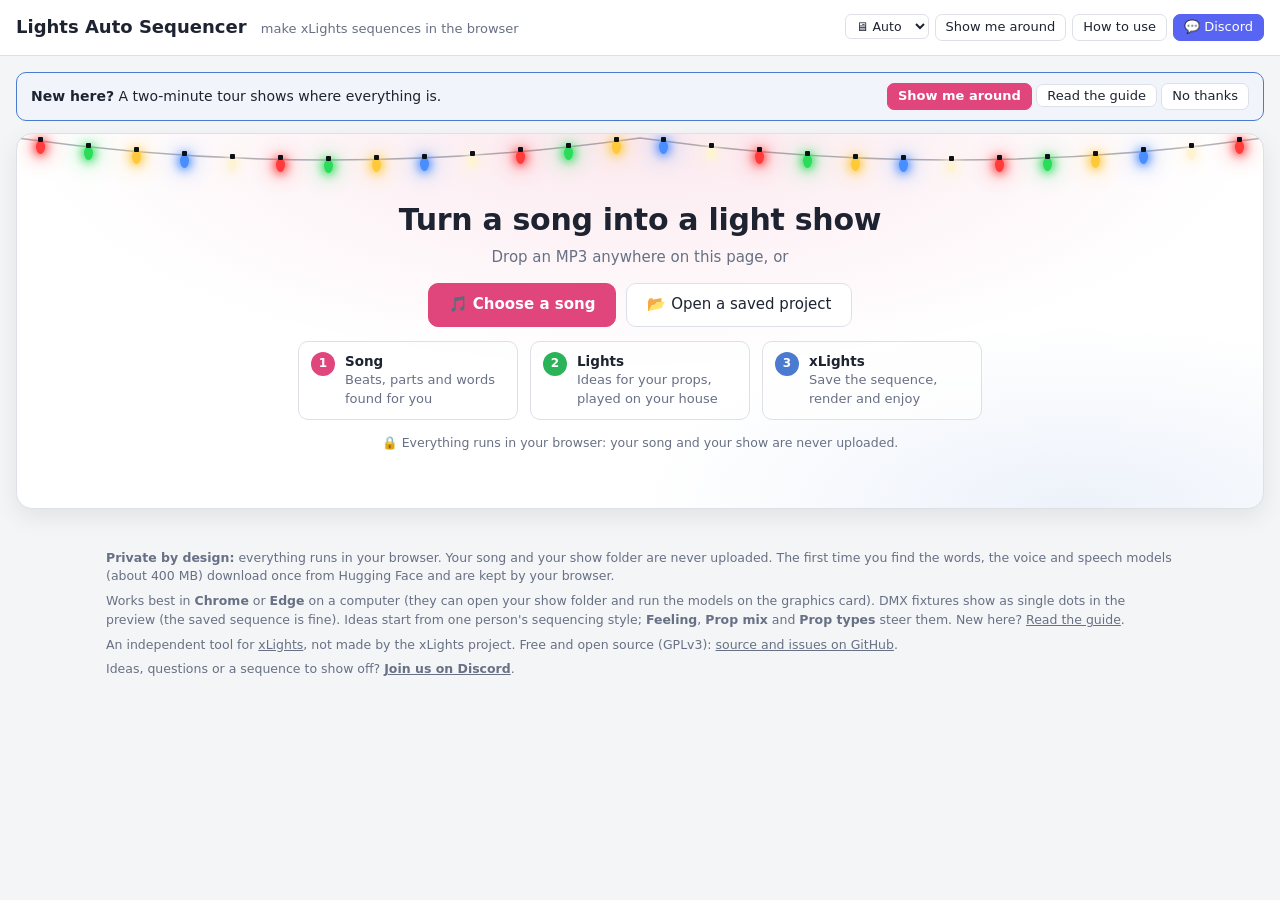
==== commit 2b4c8b15: "Image props drawn in the preview; sequence comment uses the new name" ====
--- a/index.html
+++ b/index.html
@@ -331,6 +331,7 @@
             </div>
           </section>
         </div>
+        <div class="missing-note" id="missingNote" hidden></div>
         <p id="planStatus" class="status" aria-live="polite"></p>
         <div id="fitBox" class="fit" hidden></div>
         <div id="plan"></div>
@@ -346,7 +347,7 @@
   <p><b>Private by design:</b> everything runs in your browser. Your song and your show folder are never uploaded.
   The first time you find the words, the voice and speech models (about 400 MB) download once from Hugging Face and are kept by your browser.</p>
   <p>Works best in <b>Chrome</b> or <b>Edge</b> on a computer (they can open your show folder and run the models on the graphics card).
-  DMX fixtures and image models show as single dots in the preview (the saved sequence is fine).
+  DMX fixtures show as single dots in the preview (the saved sequence is fine).
   Ideas start from one person's sequencing style; <b>Feeling</b>, <b>Prop mix</b> and <b>Prop types</b> steer them.
   New here? <a href="tutorial.html" target="_blank" rel="noopener">Read the guide</a>.</p>
   <p>An independent tool for <a href="https://xlights.org" target="_blank" rel="noopener">xLights</a>, not made by the xLights project.
@@ -411,6 +412,17 @@
       <span class="btnrow tight"><button type="button" class="btn" id="leaveDiscard">Don't save</button> <button type="button" class="btn primary" id="leaveSave">Save</button></span>
     </div>
   </div>
+</dialog>
+
+<dialog id="missingDlg" class="picker mix-dlg">
+  <form method="dialog" class="picker-inner">
+    <div class="picker-head"><h2>Props that aren't in this show</h2><span class="muted small">The plan names these, but the show you opened doesn't have them (another layout, or renamed in xLights). They are left out of the preview and the saved sequence. Pick what to use instead, or leave them out.</span></div>
+    <div class="mix-wrap"><table class="mix-table" id="missingTable"></table></div>
+    <div class="picker-foot">
+      <span class="muted small" id="missingCount"></span>
+      <div class="btnrow tight"><button type="button" class="btn" id="missingCancel">Cancel</button> <button type="button" class="btn primary" id="missingApply">Apply</button></div>
+    </div>
+  </form>
 </dialog>
 
 <dialog id="typesDlg" class="picker mix-dlg">
--- a/css/style.css
+++ b/css/style.css
@@ -554,3 +554,12 @@
 .ctl-group.drop-after { box-shadow: inset 0 -3px 0 var(--accent); }
 .ctl-stack:not(.wide-rows) .ctl-group:not(.wide).drop-before { box-shadow: inset 3px 0 0 var(--accent), inset 0 3px 0 var(--accent); }
 #layoutLock.on { border-color: var(--wave); color: var(--wave); }
+
+/* how a part comes in */
+.tr-chip { font-size: 11px; color: var(--wave); border: 1px solid color-mix(in srgb, var(--wave) 45%, transparent); border-radius: 999px; padding: 0 7px; white-space: nowrap; }
+.tr-pick { display: inline-flex; align-items: center; gap: 6px; color: var(--muted); }
+.tr-pick select { font: inherit; font-size: 12.5px; color: var(--text); background: var(--bg); border: 1px solid var(--line); border-radius: 6px; padding: 2px 6px; }
+
+/* props the plan names but the show doesn't have */
+.missing-note { display: flex; flex-wrap: wrap; align-items: center; justify-content: space-between; gap: 8px 12px; margin: 0 0 10px; padding: 8px 12px; border: 1px solid color-mix(in srgb, var(--ok) 60%, transparent); border-radius: 8px; background: color-mix(in srgb, var(--ok) 10%, transparent); font-size: 13px; }
+#missingTable select { max-width: 320px; }
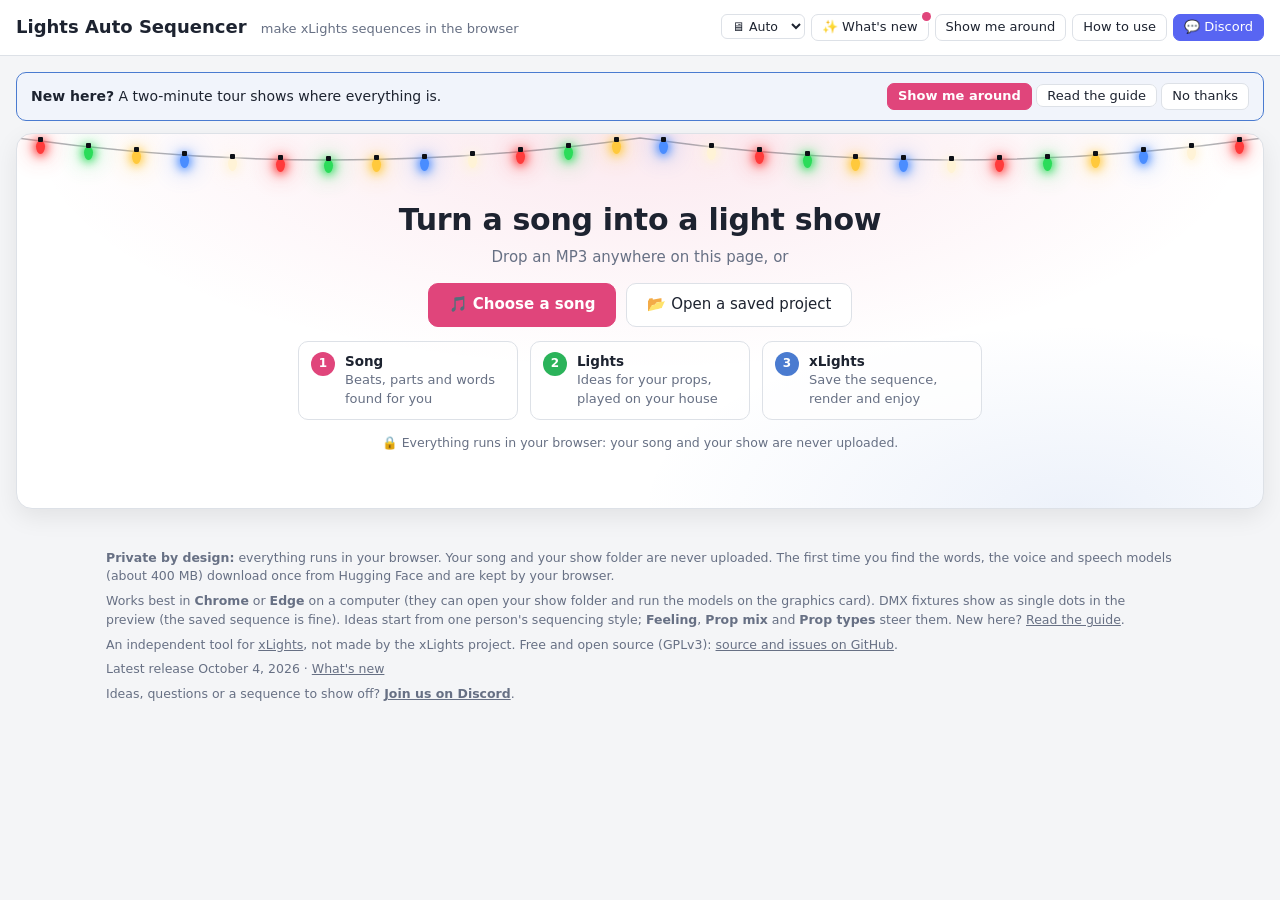
==== commit 330cf7c0: "What's new: release notes dialog, update note and last-updated time; CHANGELOG.md from releases.json" ====
--- a/index.html
+++ b/index.html
@@ -12,7 +12,7 @@
 <header class="topbar">
   <div class="topbar-row">
     <h1>Lights Auto Sequencer <span class="sub">make xLights sequences in the browser</span></h1>
-    <nav class="help-links"><label class="theme-sel" title="Colours of the page"><span class="sr">Theme</span><select id="themeSel" aria-label="Theme"><option value="auto">🖥 Auto</option><option value="light">☀ Light</option><option value="dark">🌙 Dark</option></select></label> <button type="button" class="btn small" id="tourBtn">Show me around</button> <a class="btn small" href="tutorial.html" target="_blank" rel="noopener">How to use</a> <a class="btn small discord" href="https://discord.gg/xjgWweqCEs" target="_blank" rel="noopener" title="Suggestions, help and show-off on Discord">💬 Discord</a></nav>
+    <nav class="help-links"><label class="theme-sel" title="Colours of the page"><span class="sr">Theme</span><select id="themeSel" aria-label="Theme"><option value="auto">🖥 Auto</option><option value="light">☀ Light</option><option value="dark">🌙 Dark</option></select></label> <button type="button" class="btn small" id="whatsNewBtn" title="Release notes, and when the site was last updated">✨ What's new</button> <button type="button" class="btn small" id="tourBtn">Show me around</button> <a class="btn small" href="tutorial.html" target="_blank" rel="noopener">How to use</a> <a class="btn small discord" href="https://discord.gg/xjgWweqCEs" target="_blank" rel="noopener" title="Suggestions, help and show-off on Discord">💬 Discord</a></nav>
   </div>
 </header>
 
@@ -20,6 +20,10 @@
   <div class="proj-banner" id="projBanner" role="status" aria-live="polite" hidden>
     <div id="projBannerText"></div>
     <div class="btnrow tight" id="projBannerBtns"></div>
+  </div>
+  <div class="tour-welcome wn-note" id="wnNote" hidden>
+    <span>✨ <b id="wnNoteText">The site was updated.</b></span>
+    <span><button type="button" class="btn small primary" id="wnNoteOpen">See what's new</button> <button type="button" class="btn small" id="wnNoteClose">Dismiss</button></span>
   </div>
   <div class="tour-welcome" id="tourWelcome" hidden>
     <span><b>New here?</b> A two-minute tour shows where everything is.</span>
@@ -61,20 +65,34 @@
         <label class="chk"><input type="checkbox" id="follow" checked> Follow</label>
         <span id="clock" class="clock">0:00.000</span>
       </div>
-      <div class="project">
-        <button type="button" class="btn small primary" id="saveProj" title="Save everything (Ctrl+S)">Save project</button>
-        <button type="button" class="btn small" id="openProj">Open project…</button>
+      <div class="project filebar">
         <span class="proj-menu-wrap">
-          <button type="button" class="btn small" id="projMenuBtn" aria-haspopup="true" aria-expanded="false" title="Switch to a recent project or one in your projects folder">Projects ▾</button>
-          <div class="proj-menu" id="projMenu" hidden><div id="projMenuList"></div></div>
+          <button type="button" class="btn small" id="projMenuBtn" aria-haspopup="true" aria-expanded="false" title="Open, save, recent projects and export">File ▾</button>
+          <div class="proj-menu file-menu" id="projMenu" role="menu" hidden>
+            <button type="button" class="fm-item" id="fmSong" role="menuitem"><span>🎵 Open a song…</span></button>
+            <button type="button" class="fm-item" id="openProj" role="menuitem"><span>📂 Open project…</span><kbd>Ctrl+O</kbd></button>
+            <div id="projMenuList"></div>
+            <hr>
+            <button type="button" class="fm-item" id="fmSave" role="menuitem"><span>💾 Save project</span><kbd>Ctrl+S</kbd></button>
+            <button type="button" class="fm-item" id="fmSaveAs" role="menuitem"><span>Save project as…</span><kbd>Ctrl+Shift+S</kbd></button>
+            <label class="fm-item fm-check" title="Saves the project by itself a moment after every change"><span><input type="checkbox" id="autoSave"> Auto-save</span></label>
+            <hr>
+            <div class="pm-head">Export</div>
+            <button type="button" class="fm-item" id="fmExport" role="menuitem"><span>⤓ Export to xLights (.xsq)…</span><kbd>Ctrl+E</kbd></button>
+            <button type="button" class="fm-item" id="fmTiming" role="menuitem"><span>Timing tracks (.xtiming)</span></button>
+            <button type="button" class="fm-item" id="fmJson" role="menuitem"><span>Song analysis (.json)</span></button>
+          </div>
         </span>
-        <label class="chk small" title="Saves the project by itself a moment after every change"><input type="checkbox" id="autoSave"> Auto-save</label>
+        <button type="button" class="btn small" id="saveProj" title="Save the project (Ctrl+S); Shift+click to save as">💾 Save</button>
+        <button type="button" class="btn small primary" id="exportBtn" title="Export the sequence for xLights (Ctrl+E)">⤓ Export to xLights</button>
+        <span class="proj-title" id="projTitle" title="This project"></span>
         <span id="projStatus" class="muted small"></span>
       </div>
       <nav class="tabs" role="tablist">
         <button type="button" role="tab" class="tab" data-tab="song" aria-selected="true">1. Song &amp; words</button>
         <button type="button" role="tab" class="tab" data-tab="seq" aria-selected="false">2. Make a sequence</button>
       </nav>
+      <ol class="steps-bar" id="stepsBar" aria-label="Your progress"></ol>
     </div>
 
     <div class="tabpane" data-pane="song">
@@ -188,23 +206,6 @@
         <p id="showStatus" class="status" aria-live="polite"></p>
       </div>
 
-      <div class="panel save-bar" id="xsqPanel" hidden>
-        <div class="save-bar-row">
-          <div class="save-bar-title">
-            <h2>💾 Save the sequence for xLights</h2>
-            <span class="muted small">An .xsq with your effects plus Beats, Bars, Song Parts and Lyrics timing tracks. Open it in xLights and render as usual.</span>
-          </div>
-          <label class="save-path" title="If the path is not exact, xLights still finds a song with this file name in your show folder, its subfolders, or your media folders.">Song file, as xLights should find it
-            <input type="text" id="mediaPath" spellcheck="false" placeholder="C:\xLights\MP3\song.mp3">
-          </label>
-          <div class="btnrow tight save-bar-btns">
-            <button type="button" class="btn primary" id="saveXsq">Save into show folder</button>
-            <button type="button" class="btn" id="downloadXsq">Download .xsq</button>
-          </div>
-        </div>
-        <p id="xsqStatus" class="status"></p>
-      </div>
-
       <div class="seq-split">
       <div class="seq-left">
       <div class="panel" id="previewPanel" hidden>
@@ -214,6 +215,7 @@
             <label class="chk"><input type="checkbox" id="pvPhoto" checked> House photo</label>
             <label class="chk"><input type="checkbox" id="pvUnlit" checked> Show unlit bulbs</label>
             <button type="button" class="btn small" id="bgAdjustBtn">Line up photo…</button>
+            <button type="button" class="btn small" id="pvPopOut" title="Show the preview in its own window (for a second screen)">⧉ Pop out</button>
           </div>
         </div>
         <div class="bg-adjust" id="bgAdjust" hidden>
@@ -313,6 +315,30 @@
             </div>
           </details>
         </section>
+
+          <section class="ctl-group wide" data-block="heads" id="headsBox" hidden>
+            <div class="ctl-head"><h3>Moving heads</h3><span class="muted small" id="headsList"></span></div>
+            <div class="ctl-cols">
+              <div class="ctl-col">
+                <h4>Parts they join</h4>
+                <span class="hint">Ideas and 🎲 Randomize only use the moving heads in ticked parts.</span>
+                <div class="btnrow tight" id="headsQuick"></div>
+                <div class="pick-list heads-parts" id="headsParts"></div>
+              </div>
+              <div class="ctl-col">
+                <h4>Change just the heads</h4>
+                <span class="hint">Every other light row stays exactly as it is.</span>
+                <button type="button" class="btn small" id="headsApply" title="Add a moving-head row to ticked parts that have none; take it out of parts that aren't ticked">Apply to ticked parts</button>
+                <button type="button" class="btn small" id="headsNew" title="A new moving-head idea for every ticked part">🎲 New moving-head ideas</button>
+              </div>
+              <div class="ctl-col">
+                <h4>In the preview</h4>
+                <label>Fixture size <input type="range" id="headsSize" min="0.4" max="2.5" step="0.1"></label>
+                <label>Beam length <input type="range" id="headsBeam" min="0.15" max="1" step="0.05"></label>
+                <span class="hint">Only how they look here; the sequence is the same.</span>
+              </div>
+            </div>
+          </section>
 
           <section class="ctl-group" data-block="change">
             <div class="ctl-head"><h3>Change what's planned</h3></div>
@@ -352,6 +378,7 @@
   New here? <a href="tutorial.html" target="_blank" rel="noopener">Read the guide</a>.</p>
   <p>An independent tool for <a href="https://xlights.org" target="_blank" rel="noopener">xLights</a>, not made by the xLights project.
   Free and open source (GPLv3): <a href="https://github.com/socman1984-hub/LightsAutoSequencer" target="_blank" rel="noopener">source and issues on GitHub</a>.</p>
+  <p><span id="footUpdated"></span> · <a href="#" id="footWhatsNew">What's new</a></p>
   <p>Ideas, questions or a sequence to show off? <a href="https://discord.gg/xjgWweqCEs" target="_blank" rel="noopener"><b>Join us on Discord</b></a>.</p>
 </footer>
 
@@ -400,6 +427,35 @@
         <button type="button" class="btn small" id="mixReset">Everything back to normal</button>
       </div>
       <button type="submit" class="btn primary">Done</button>
+    </div>
+  </form>
+</dialog>
+
+<dialog id="whatsNewDlg" class="picker whatsnew-dlg">
+  <form method="dialog" class="picker-inner">
+    <div class="picker-head"><h2>✨ What's new</h2><span class="muted small" id="wnUpdated"></span></div>
+    <div class="wn-list" id="wnList"></div>
+    <div class="picker-foot"><a class="small" href="https://github.com/socman1984-hub/LightsAutoSequencer/blob/main/CHANGELOG.md" target="_blank" rel="noopener">Full history on GitHub</a><button type="button" class="btn primary" id="wnClose">Close</button></div>
+  </form>
+</dialog>
+
+<dialog id="exportDlg" class="picker leave-dlg export-dlg">
+  <form method="dialog" class="picker-inner">
+    <div class="picker-head"><h2>⤓ Export to xLights</h2><span class="muted small">Writes an xLights sequence (.xsq): your effects, plus Beats, Bars, Song Parts and Lyrics timing tracks. Open it in xLights and render as usual.</span></div>
+    <div class="recolour-body" id="xsqPanel">
+      <p class="status error" id="exportNoShow" hidden>Open your xLights show first (<b>2. Make a sequence → Your xLights show</b>), so the sequence uses your props.</p>
+      <label class="save-path" title="If the path is not exact, xLights still finds a song with this file name in your show folder, its subfolders, or your media folders.">Song file, as xLights should find it
+        <input type="text" id="mediaPath" spellcheck="false" placeholder="C:\xLights\MP3\song.mp3">
+      </label>
+      <p class="muted small" id="exportWhere"></p>
+      <p id="xsqStatus" class="status"></p>
+    </div>
+    <div class="picker-foot">
+      <button type="button" class="btn" id="exportClose">Close</button>
+      <div class="btnrow tight">
+        <button type="button" class="btn" id="downloadXsq">Download .xsq</button>
+        <button type="button" class="btn primary" id="saveXsq">Save into show folder</button>
+      </div>
     </div>
   </form>
 </dialog>
@@ -514,6 +570,8 @@
 <script src="js/app.js"></script>
 <script src="js/sequi.js"></script>
 <script src="js/layout.js"></script>
+<script src="js/steps.js"></script>
 <script src="js/tour.js"></script>
+<script src="js/whatsnew.js"></script>
 </body>
 </html>
--- a/css/style.css
+++ b/css/style.css
@@ -563,3 +563,58 @@
 /* props the plan names but the show doesn't have */
 .missing-note { display: flex; flex-wrap: wrap; align-items: center; justify-content: space-between; gap: 8px 12px; margin: 0 0 10px; padding: 8px 12px; border: 1px solid color-mix(in srgb, var(--ok) 60%, transparent); border-radius: 8px; background: color-mix(in srgb, var(--ok) 10%, transparent); font-size: 13px; }
 #missingTable select { max-width: 320px; }
+
+/* the steps from song to xLights */
+.steps-bar { list-style: none; display: flex; flex-wrap: wrap; gap: 4px; margin: 8px 0 0; padding: 0; counter-reset: none; }
+.steps-bar li { display: flex; align-items: center; }
+.steps-bar li + li::before { content: '›'; color: var(--muted); margin: 0 4px 0 2px; }
+.steps-bar button { display: inline-flex; align-items: center; gap: 6px; font: inherit; font-size: 12.5px; color: var(--muted); background: none; border: 1px solid transparent; border-radius: 999px; padding: 3px 10px 3px 4px; cursor: pointer; }
+.steps-bar button:hover { border-color: var(--line); color: var(--text); }
+.steps-bar .n { display: inline-grid; place-items: center; width: 20px; height: 20px; border-radius: 50%; font-size: 11px; font-weight: 700; background: var(--lane); color: var(--muted); }
+.steps-bar em { font-style: normal; font-size: 10.5px; opacity: .8; }
+.steps-bar li.done .n { background: var(--good); color: #fff; }
+.steps-bar li.done button { color: var(--text); }
+.steps-bar li.next button { border-color: var(--accent); color: var(--text); background: color-mix(in srgb, var(--accent) 10%, transparent); font-weight: 600; }
+.steps-bar li.next .n { background: var(--accent); color: #fff; }
+
+/* File menu and project title */
+.file-menu { width: min(340px, calc(100vw - 32px)); padding: 6px; }
+.fm-item { display: flex; align-items: center; justify-content: space-between; gap: 10px; width: 100%; background: none; border: 0; border-radius: 7px; color: var(--text); font: inherit; font-size: 13.5px; padding: 7px 10px; cursor: pointer; text-align: left; }
+.fm-item:hover, .fm-item:focus-visible { background: var(--lane); outline: none; }
+.fm-item kbd { font: 11px ui-monospace, monospace; color: var(--muted); }
+.fm-check { cursor: pointer; }
+.file-menu hr { border: 0; border-top: 1px solid var(--line); margin: 6px 4px; }
+.file-menu #projMenuList .pm-foot { border-top: 0; margin-top: 0; padding-top: 2px; }
+.proj-title { font-weight: 600; font-size: 13px; max-width: 280px; overflow: hidden; text-overflow: ellipsis; white-space: nowrap; }
+.proj-title.dirty { color: var(--accent); }
+.export-dlg { max-width: 560px; }
+
+/* the preview in its own window */
+.popout-body { margin: 0; padding: 10px; background: var(--bg); }
+.popout-body #previewPanel { margin: 0; }
+.popped-note { display: flex; align-items: center; justify-content: space-between; gap: 10px; color: var(--muted); font-size: 13px; }
+
+.file-menu #pmOther { display: none; }
+
+.popout-body #previewPanel .viewer-wrap { max-width: none; display: flex; justify-content: center; background: none; }
+.popout-body #previewPanel .pv-tip, .popout-body #previewPanel .panel-head h2 { display: revert; }
+
+/* moving heads box */
+.heads-parts { max-height: 180px; overflow: auto; width: 100%; }
+#headsBox input[type=range] { width: 130px; }
+
+/* what's new */
+#whatsNewBtn { position: relative; }
+#whatsNewBtn.unseen::after { content: ''; position: absolute; top: -3px; right: -3px; width: 9px; height: 9px; border-radius: 50%; background: var(--accent); box-shadow: 0 0 0 2px var(--surface); }
+.whatsnew-dlg { max-width: 720px; }
+.wn-list { overflow: auto; padding: 4px 18px 12px; }
+.wn-release { border-top: 1px solid var(--line); padding: 12px 0 4px; }
+.wn-release:first-child { border-top: 0; }
+.wn-release h3 { margin: 0 0 6px; font-size: 15px; }
+.wn-release ul { list-style: none; padding: 0; margin: 0; display: grid; gap: 6px; }
+.wn-release li { display: flex; gap: 8px; align-items: baseline; font-size: 13.5px; line-height: 1.45; }
+.wn-tag { flex: none; font-size: 10.5px; font-weight: 700; text-transform: uppercase; letter-spacing: .04em; border-radius: 999px; padding: 1px 7px; color: #fff; background: var(--wave); min-width: 52px; text-align: center; }
+.wn-tag.new { background: var(--accent); }
+.wn-tag.better { background: var(--wave); }
+.wn-tag.fixed { background: var(--good); }
+.wn-release:not(.latest) { opacity: .92; }
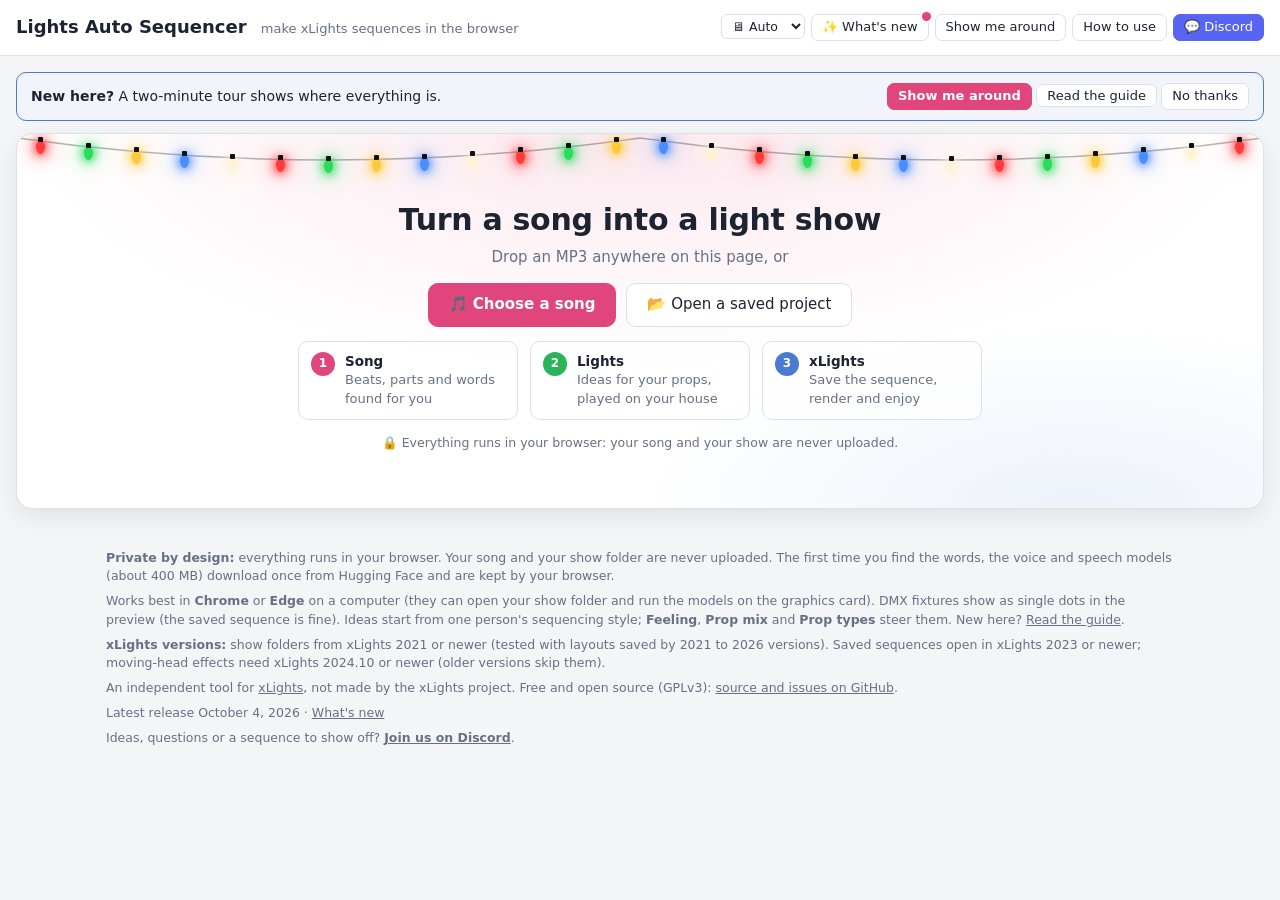
==== commit 1b1e83ab: "Older xLights versions: forgiving show loading, error note, supported versions listed, export option" ====
--- a/index.html
+++ b/index.html
@@ -376,6 +376,8 @@
   DMX fixtures show as single dots in the preview (the saved sequence is fine).
   Ideas start from one person's sequencing style; <b>Feeling</b>, <b>Prop mix</b> and <b>Prop types</b> steer them.
   New here? <a href="tutorial.html" target="_blank" rel="noopener">Read the guide</a>.</p>
+  <p><b>xLights versions:</b> show folders from xLights 2021 or newer (tested with layouts saved by 2021 to 2026 versions). Saved sequences open in xLights 2023 or newer;
+  moving-head effects need xLights 2024.10 or newer (older versions skip them).</p>
   <p>An independent tool for <a href="https://xlights.org" target="_blank" rel="noopener">xLights</a>, not made by the xLights project.
   Free and open source (GPLv3): <a href="https://github.com/socman1984-hub/LightsAutoSequencer" target="_blank" rel="noopener">source and issues on GitHub</a>.</p>
   <p><span id="footUpdated"></span> · <a href="#" id="footWhatsNew">What's new</a></p>
@@ -447,6 +449,7 @@
       <label class="save-path" title="If the path is not exact, xLights still finds a song with this file name in your show folder, its subfolders, or your media folders.">Song file, as xLights should find it
         <input type="text" id="mediaPath" spellcheck="false" placeholder="C:\xLights\MP3\song.mp3">
       </label>
+      <label class="chk small" title="Moving Head effects were added in xLights 2024.10; older versions skip them anyway"><input type="checkbox" id="exportOld"> My xLights is older than 2024.10 (leave out moving-head effects)</label>
       <p class="muted small" id="exportWhere"></p>
       <p id="xsqStatus" class="status"></p>
     </div>
